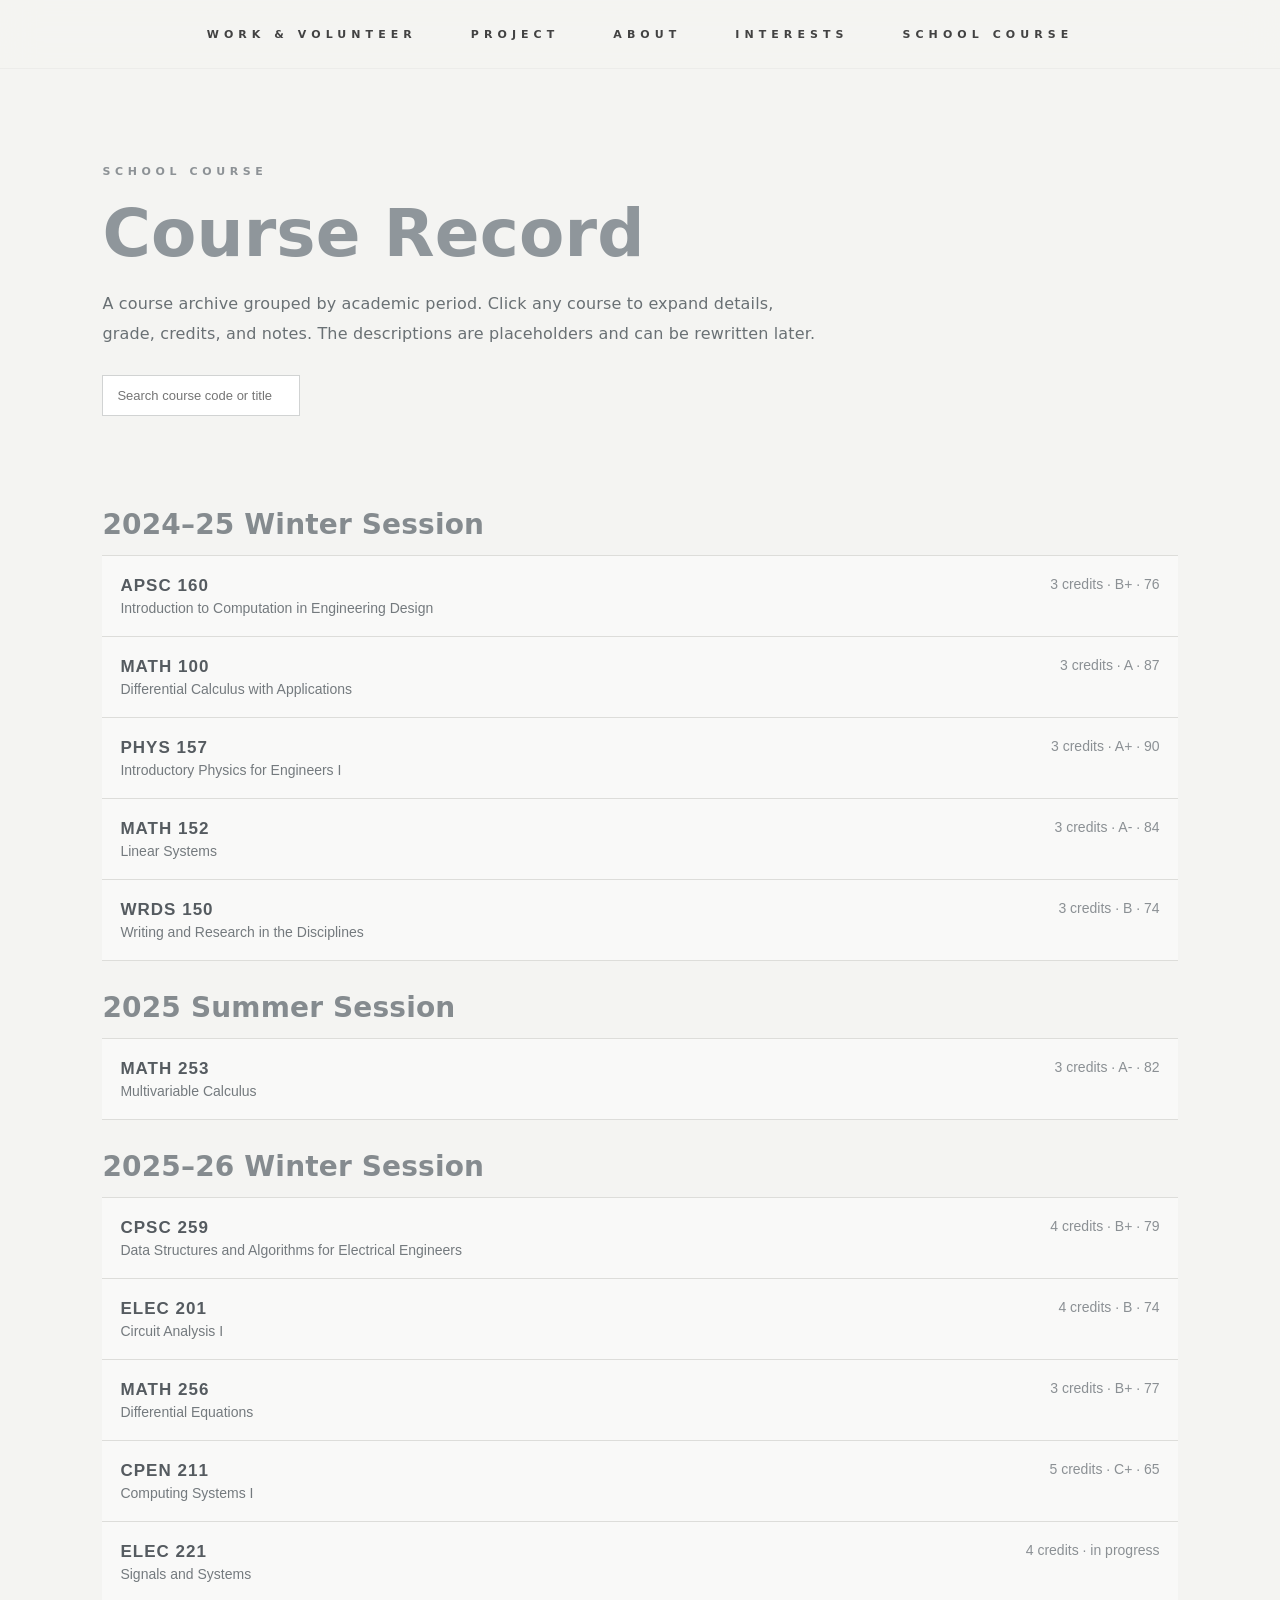
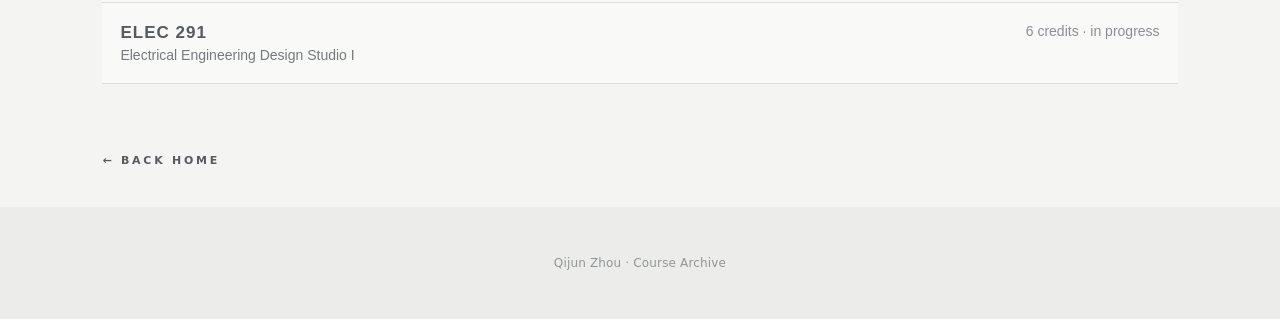
==== courses.html @ 8b1c56fa "Initial portfolio site" ====
<!doctype html>
<html lang="en">
<head>
  <meta charset="UTF-8" />
  <meta name="viewport" content="width=device-width, initial-scale=1.0" />
  <title>School Courses | Qijun Zhou</title>
  <link rel="stylesheet" href="style.css" />
</head>
<body>
  <nav class="nav"><div class="nav-inner wrap"><a href="index.html#work">Work & Volunteer</a><a href="index.html#projects">Project</a><a href="index.html#about">About</a><a href="interests.html">Interests</a><a href="courses.html">School Course</a></div></nav>
  <main class="wrap">
    <header class="page-hero">
      <div class="eyebrow">School Course</div>
      <h1 class="page-title">Course Record</h1>
      <p class="lead">A course archive grouped by academic period. Click any course to expand details, grade, credits, and notes. The descriptions are placeholders and can be rewritten later.</p>
      <div class="course-tools"><input id="courseSearch" class="course-filter" type="search" placeholder="Search course code or title..." /></div>
    </header>

    <section class="year-block">
      <h2 class="year-title">2024–25 Winter Session</h2>
      <div class="course-item"><button class="course-toggle"><span><span class="course-code">APSC 160</span><div class="course-name">Introduction to Computation in Engineering Design</div></span><span class="course-grade">3 credits · B+ · 76</span></button><div class="course-body">Programming fundamentals and engineering design computation. Placeholder for projects, languages, and notes.</div></div>
      <div class="course-item"><button class="course-toggle"><span><span class="course-code">MATH 100</span><div class="course-name">Differential Calculus with Applications</div></span><span class="course-grade">3 credits · A · 87</span></button><div class="course-body">Limits, derivatives, optimization, and engineering applications.</div></div>
      <div class="course-item"><button class="course-toggle"><span><span class="course-code">PHYS 157</span><div class="course-name">Introductory Physics for Engineers I</div></span><span class="course-grade">3 credits · A+ · 90</span></button><div class="course-body">Mechanics, waves, and introductory engineering physics topics.</div></div>
      <div class="course-item"><button class="course-toggle"><span><span class="course-code">MATH 152</span><div class="course-name">Linear Systems</div></span><span class="course-grade">3 credits · A- · 84</span></button><div class="course-body">Linear algebra, matrix systems, eigenvalues, and engineering applications.</div></div>
      <div class="course-item"><button class="course-toggle"><span><span class="course-code">WRDS 150</span><div class="course-name">Writing and Research in the Disciplines</div></span><span class="course-grade">3 credits · B · 74</span></button><div class="course-body">Academic writing, source evaluation, and research communication.</div></div>
    </section>

    <section class="year-block">
      <h2 class="year-title">2025 Summer Session</h2>
      <div class="course-item"><button class="course-toggle"><span><span class="course-code">MATH 253</span><div class="course-name">Multivariable Calculus</div></span><span class="course-grade">3 credits · A- · 82</span></button><div class="course-body">Partial derivatives, multiple integrals, vector fields, and engineering applications.</div></div>
    </section>

    <section class="year-block">
      <h2 class="year-title">2025–26 Winter Session</h2>
      <div class="course-item"><button class="course-toggle"><span><span class="course-code">CPSC 259</span><div class="course-name">Data Structures and Algorithms for Electrical Engineers</div></span><span class="course-grade">4 credits · B+ · 79</span></button><div class="course-body">C programming, data structures, algorithmic thinking, and software engineering foundations.</div></div>
      <div class="course-item"><button class="course-toggle"><span><span class="course-code">ELEC 201</span><div class="course-name">Circuit Analysis I</div></span><span class="course-grade">4 credits · B · 74</span></button><div class="course-body">Circuit laws, linear circuit analysis, transient response, and AC steady-state concepts.</div></div>
      <div class="course-item"><button class="course-toggle"><span><span class="course-code">MATH 256</span><div class="course-name">Differential Equations</div></span><span class="course-grade">3 credits · B+ · 77</span></button><div class="course-body">ODE methods and applied modelling for engineering systems.</div></div>
      <div class="course-item"><button class="course-toggle"><span><span class="course-code">CPEN 211</span><div class="course-name">Computing Systems I</div></span><span class="course-grade">5 credits · C+ · 65</span></button><div class="course-body">Digital logic, computer architecture, assembly-level thinking, and hardware/software interface.</div></div>
      <div class="course-item"><button class="course-toggle"><span><span class="course-code">ELEC 221</span><div class="course-name">Signals and Systems</div></span><span class="course-grade">4 credits · in progress</span></button><div class="course-body">LTI systems, convolution, Fourier series/transform, Laplace transform, Z-transform, and sampling.</div></div>
      <div class="course-item"><button class="course-toggle"><span><span class="course-code">ELEC 291</span><div class="course-name">Electrical Engineering Design Studio I</div></span><span class="course-grade">6 credits · in progress</span></button><div class="course-body">Team-based engineering design project with embedded control, sensing, debugging, and documentation.</div></div>
    </section>
    <a class="back-link" href="index.html">← Back Home</a>
  </main>
  <footer class="footer"><div>Qijun Zhou · Course Archive</div></footer>
  <script src="script.js"></script>
</body>
</html>
---- style.css ----
:root{
  --bg:#f4f4f2;
  --panel:#ececea;
  --text:#333333;
  --muted:#8e9296;
  --soft:#d9d9d6;
  --accent:#c8c8c5;
  --pink:#f7dfe2;
  --blue:#dce8f3;
  --card:#ffffff;
  --max:1080px;
}
*{box-sizing:border-box} html{scroll-behavior:smooth} body{margin:0;background:var(--bg);color:var(--text);font-family:Inter,ui-sans-serif,system-ui,-apple-system,BlinkMacSystemFont,"Segoe UI",sans-serif;letter-spacing:.01em}.wrap{width:min(var(--max),84vw);margin:0 auto}.nav{position:sticky;top:0;z-index:10;background:rgba(244,244,242,.86);backdrop-filter:blur(18px);border-bottom:1px solid rgba(0,0,0,.035)}.nav-inner{height:68px;display:flex;align-items:center;justify-content:center;gap:54px}.nav a{font-size:11px;letter-spacing:.46em;text-transform:uppercase;text-decoration:none;color:#424242;font-weight:700}.nav a:hover{color:#000}.hero{min-height:520px;display:grid;grid-template-columns:1.05fr .95fr;align-items:center;gap:70px;padding:38px 0 88px}.hero-title{font-size:72px;line-height:1.15;margin:0 0 40px;font-weight:900;color:#9ba0a4;letter-spacing:.02em}.btn{display:inline-flex;align-items:center;justify-content:center;min-height:54px;padding:0 34px;border:0;background:var(--accent);color:#2d2d2d;text-decoration:none;text-transform:uppercase;letter-spacing:.35em;font-size:12px;font-weight:800}.btn:hover{filter:brightness(.94)}.hero-copy{max-width:390px;border-left:1px solid var(--soft);padding-left:42px;color:#70757a;font-size:14px;line-height:1.9}.social{display:flex;gap:22px;margin-top:34px;flex-wrap:wrap}.social a{font-size:11px;letter-spacing:.38em;text-decoration:none;text-transform:uppercase;color:#343434;font-weight:800}.section{padding:88px 0}.section-title{font-size:54px;line-height:1.1;margin:0 0 58px;font-weight:900;color:#9ba0a4;letter-spacing:.03em}.work-list{display:grid;gap:34px}.work-row{display:grid;grid-template-columns:38% 1fr;gap:42px;align-items:start}.work-name{font-size:24px;margin:0;color:#7f858a;letter-spacing:.08em}.date{font-size:11px;letter-spacing:.1em;color:#adb0b3;margin-top:7px}.work-desc{font-size:14px;line-height:1.8;color:#74787c;margin:0}.tags{display:flex;gap:8px;flex-wrap:wrap;margin-top:10px}.tag{font-size:10px;border-radius:999px;background:#e8e8e6;color:#7c8083;padding:4px 10px}.projects{display:grid;gap:86px}.project-card{display:grid;grid-template-columns:1.2fr .9fr;gap:50px;align-items:center}.project-card:nth-child(even){grid-template-columns:.9fr 1.2fr}.project-card:nth-child(even) .project-media{order:2}.project-card:nth-child(even) .project-info{text-align:right}.project-card:nth-child(even) .project-links{justify-content:flex-end}.project-media{display:block;min-height:300px;border-radius:0;overflow:hidden;text-decoration:none;background:#ddd}.art{height:100%;min-height:300px;display:flex;align-items:center;justify-content:center;position:relative}.art svg{width:78%;height:auto;opacity:.95}.art-blue{background:#dce8f3}.art-pink{background:#f4cfd8}.art-lilac{background:#e6e0ec}.project-title{font-size:40px;line-height:1.35;margin:0 0 20px}.project-title a{text-decoration:none;color:#8a9094}.project-title a:hover{color:#5f656a}.project-desc{font-size:13px;line-height:1.9;color:#6d7377;margin:0 0 22px}.project-links{display:flex;gap:12px;flex-wrap:wrap}.mini-btn{border:1px solid #c9cccd;color:#50565a;text-decoration:none;text-transform:uppercase;letter-spacing:.25em;font-size:10px;font-weight:800;padding:10px 14px;background:transparent}.mini-btn:hover{background:#e8e8e5}.about-grid{display:grid;grid-template-columns:1.1fr .9fr;gap:44px;align-items:center}.about p{font-size:13px;line-height:2;color:#6d7377}.contact-card{background:var(--pink);padding:34px 40px;width:min(360px,100%);box-shadow:0 20px 50px rgba(0,0,0,.03)}.contact-card .label{font-size:10px;text-transform:uppercase;letter-spacing:.38em;color:#9a8d91;font-weight:800}.contact-card a,.contact-card span{display:block;color:#353535;text-decoration:none;font-size:14px;margin:8px 0 24px}.footer{background:#ececea;text-align:center;padding:44px 0;color:#92969a;font-size:12px;line-height:2}.page-hero{padding:96px 0 50px}.eyebrow{font-size:11px;letter-spacing:.42em;text-transform:uppercase;color:#8d9296;font-weight:800}.page-title{font-size:66px;line-height:1.1;color:#8f969b;margin:20px 0 18px}.lead{font-size:16px;line-height:1.9;color:#697074;max-width:720px}.content-grid{display:grid;grid-template-columns:1fr 1fr;gap:36px;margin:50px 0 90px}.detail-card{background:#fff;padding:34px;box-shadow:0 18px 40px rgba(0,0,0,.035)}.detail-card h2{margin:0 0 18px;color:#858b8f;font-size:28px}.detail-card p,.detail-card li{font-size:14px;line-height:1.9;color:#687075}.detail-card ul{padding-left:20px;margin:0}.wide{grid-column:1/-1}.course-tools{display:flex;gap:14px;flex-wrap:wrap;margin:26px 0 42px}.course-filter{border:1px solid #d1d3d3;background:#fff;padding:12px 14px;color:#656b70;font-size:13px}.year-block{margin-bottom:30px}.year-title{font-size:28px;color:#858b8f;margin:0 0 14px}.course-item{border-top:1px solid #ddddda;background:rgba(255,255,255,.52)}.course-item:last-child{border-bottom:1px solid #ddddda}.course-toggle{width:100%;text-align:left;background:transparent;border:0;padding:20px 18px;display:flex;justify-content:space-between;gap:16px;cursor:pointer;color:#555b60}.course-code{font-size:17px;font-weight:850;letter-spacing:.06em}.course-name{font-size:14px;color:#747a7e;margin-top:4px}.course-grade{font-size:14px;color:#8b9094;white-space:nowrap}.course-body{display:none;padding:0 18px 22px;color:#687075;font-size:14px;line-height:1.9}.course-item.open .course-body{display:block}.back-link{display:inline-block;margin:40px 0;text-decoration:none;color:#565c61;text-transform:uppercase;letter-spacing:.25em;font-size:11px;font-weight:800}@media(max-width:820px){.nav-inner{gap:18px;overflow-x:auto;justify-content:flex-start;padding:0 18px}.nav a{font-size:10px;letter-spacing:.24em}.hero,.project-card,.project-card:nth-child(even),.about-grid,.content-grid{grid-template-columns:1fr}.hero-title{font-size:52px}.hero-copy{border-left:0;padding-left:0}.section-title,.page-title{font-size:42px}.work-row{grid-template-columns:1fr}.project-card:nth-child(even) .project-media{order:0}.project-card:nth-child(even) .project-info{text-align:left}.project-card:nth-child(even) .project-links{justify-content:flex-start}}

/* Experience and interest page additions */
.subsection-label{
  display:inline-block;
  margin:0 0 14px;
  color:#a0a5a9;
  font-size:11px;
  letter-spacing:.42em;
  text-transform:uppercase;
  font-weight:900;
}
.work-name a{
  color:inherit;
  text-decoration:none;
}
.work-name a:hover{color:#5f656a}
.subtle-links{margin:14px 0 8px}
.subtle-links .mini-btn{padding:8px 12px;background:rgba(255,255,255,.32)}
.large-date{margin:0 0 22px;font-size:12px;letter-spacing:.14em}
.anchor-card{scroll-margin-top:92px}
.experience-grid,.interests-grid{margin-top:10px}
.interest-card h2{margin-bottom:14px}
.music-upload-zone{
  margin-top:28px;
  background:#f6f6f4;
  border:1px dashed #cfd1d1;
  padding:26px;
}
.music-upload-zone h3{
  margin:0 0 10px;
  color:#858b8f;
  font-size:22px;
}
.music-upload-zone code{
  background:#e9e9e6;
  padding:2px 6px;
  border-radius:6px;
}
.audio-list{display:grid;gap:18px;margin-top:22px}
.audio-item{
  display:grid;
  grid-template-columns:220px 1fr;
  gap:18px;
  align-items:center;
  color:#687075;
  font-size:13px;
}
.audio-item audio{width:100%}
.placeholder-strip{
  margin-top:28px;
  min-height:180px;
  display:flex;
  align-items:center;
  justify-content:center;
  background:#e9ecef;
  color:#8b9094;
  letter-spacing:.12em;
  text-transform:uppercase;
  font-size:12px;
}
@media(max-width:820px){
  .audio-item{grid-template-columns:1fr}
}
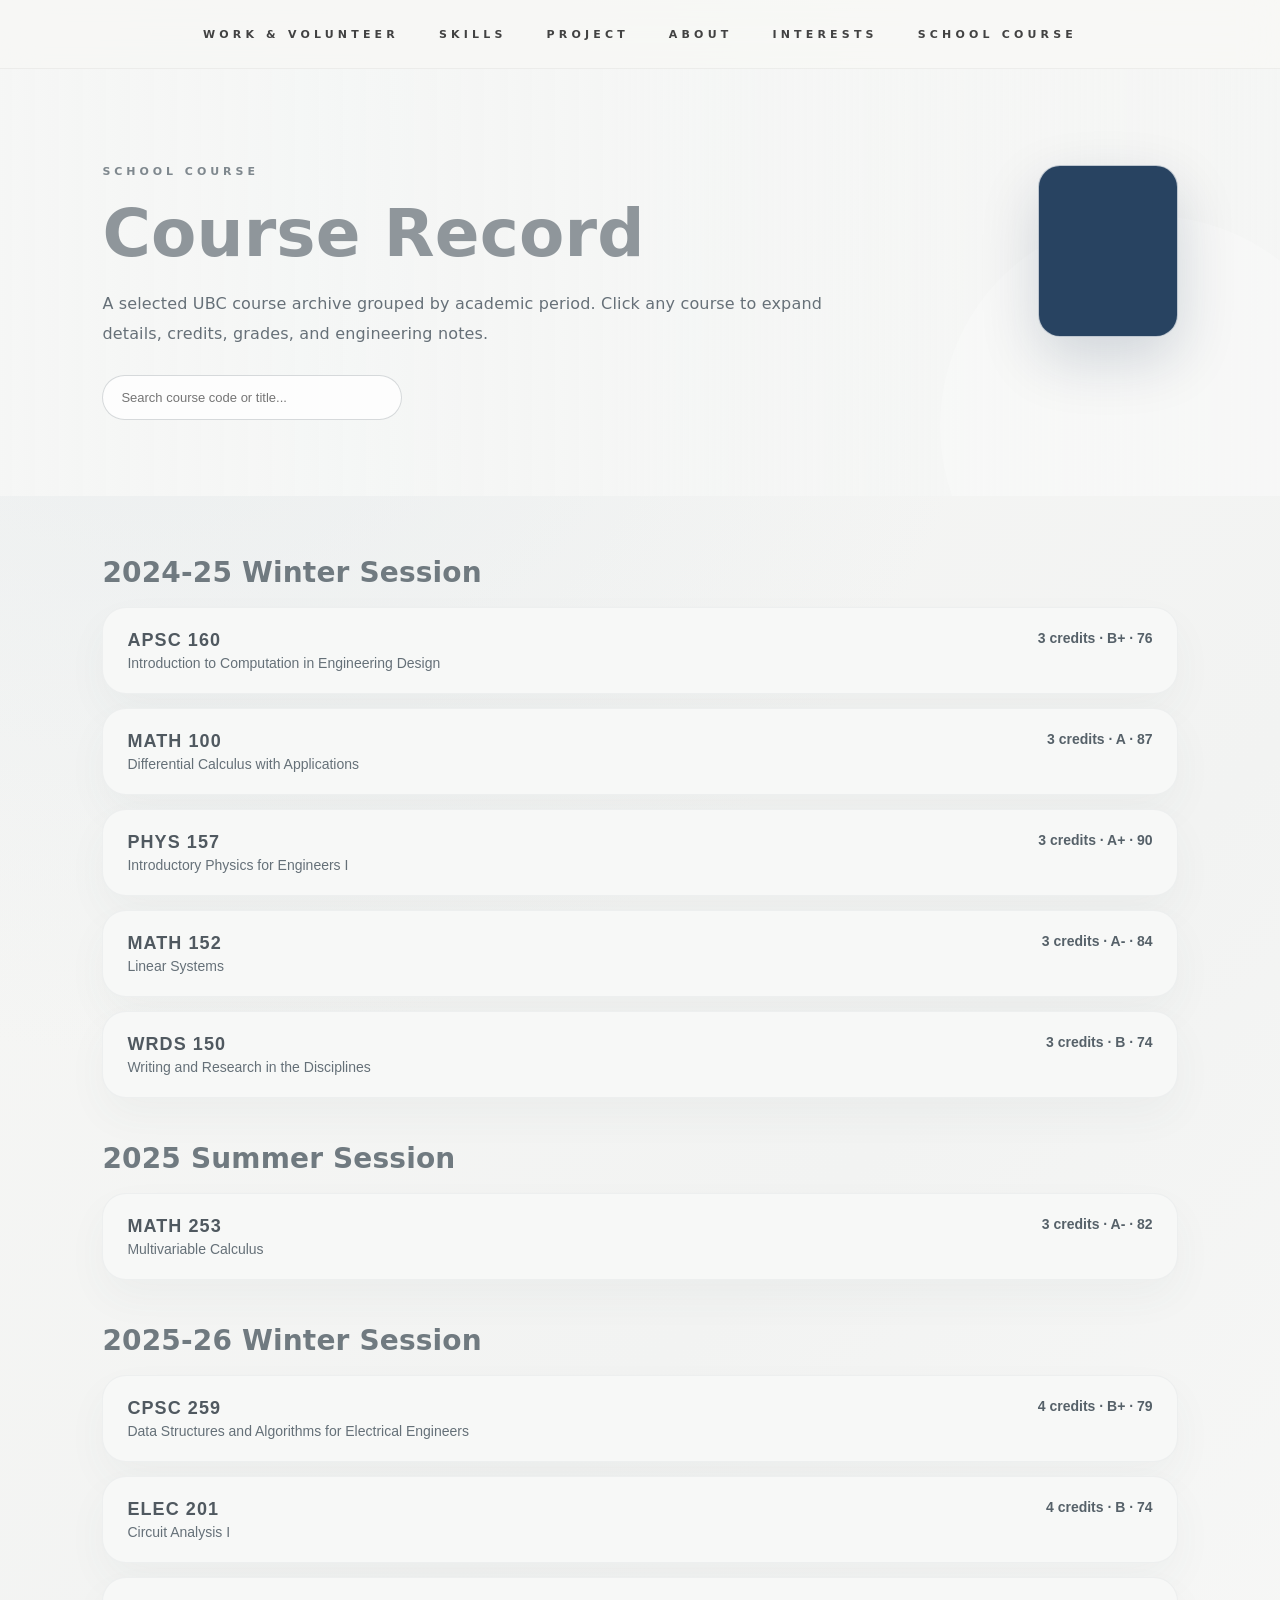
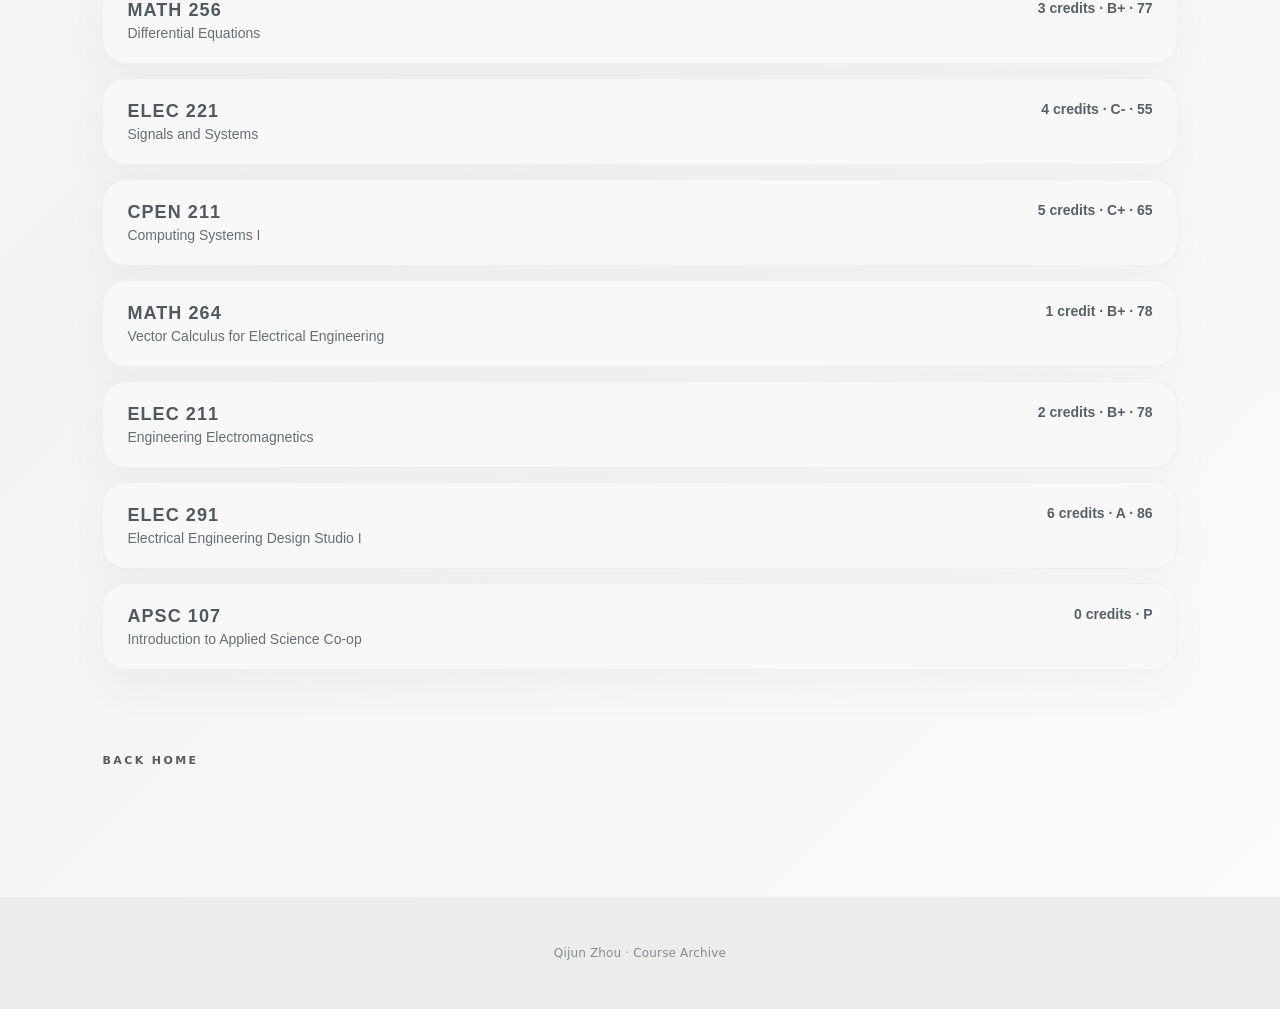
==== commit 8956cb9a: "Update portfolio content and visual style" ====
--- a/courses.html
+++ b/courses.html
@@ -7,39 +7,49 @@
   <link rel="stylesheet" href="style.css" />
 </head>
 <body>
-  <nav class="nav"><div class="nav-inner wrap"><a href="index.html#work">Work & Volunteer</a><a href="index.html#projects">Project</a><a href="index.html#about">About</a><a href="interests.html">Interests</a><a href="courses.html">School Course</a></div></nav>
-  <main class="wrap">
-    <header class="page-hero">
-      <div class="eyebrow">School Course</div>
-      <h1 class="page-title">Course Record</h1>
-      <p class="lead">A course archive grouped by academic period. Click any course to expand details, grade, credits, and notes. The descriptions are placeholders and can be rewritten later.</p>
-      <div class="course-tools"><input id="courseSearch" class="course-filter" type="search" placeholder="Search course code or title..." /></div>
+  <nav class="nav"><div class="nav-inner wrap"><a href="index.html#work">Work & Volunteer</a><a href="index.html#skills">Skills</a><a href="index.html#projects">Project</a><a href="index.html#about">About</a><a href="interests.html">Interests</a><a href="courses.html">School Course</a></div></nav>
+  <main>
+    <header class="course-hero">
+      <div class="wrap course-hero-inner">
+        <div>
+          <div class="eyebrow">School Course</div>
+          <h1 class="page-title">Course Record</h1>
+          <p class="lead">A selected UBC course archive grouped by academic period. Click any course to expand details, credits, grades, and engineering notes.</p>
+          <div class="course-tools"><input id="courseSearch" class="course-filter" type="search" placeholder="Search course code or title..." /></div>
+        </div>
+        <div class="ubc-mark" aria-hidden="true"><img src="https://wiki.ubc.ca/images/2/25/UBC_Logo_small.png" alt="" /></div>
+      </div>
     </header>
 
-    <section class="year-block">
-      <h2 class="year-title">2024–25 Winter Session</h2>
-      <div class="course-item"><button class="course-toggle"><span><span class="course-code">APSC 160</span><div class="course-name">Introduction to Computation in Engineering Design</div></span><span class="course-grade">3 credits · B+ · 76</span></button><div class="course-body">Programming fundamentals and engineering design computation. Placeholder for projects, languages, and notes.</div></div>
-      <div class="course-item"><button class="course-toggle"><span><span class="course-code">MATH 100</span><div class="course-name">Differential Calculus with Applications</div></span><span class="course-grade">3 credits · A · 87</span></button><div class="course-body">Limits, derivatives, optimization, and engineering applications.</div></div>
-      <div class="course-item"><button class="course-toggle"><span><span class="course-code">PHYS 157</span><div class="course-name">Introductory Physics for Engineers I</div></span><span class="course-grade">3 credits · A+ · 90</span></button><div class="course-body">Mechanics, waves, and introductory engineering physics topics.</div></div>
-      <div class="course-item"><button class="course-toggle"><span><span class="course-code">MATH 152</span><div class="course-name">Linear Systems</div></span><span class="course-grade">3 credits · A- · 84</span></button><div class="course-body">Linear algebra, matrix systems, eigenvalues, and engineering applications.</div></div>
-      <div class="course-item"><button class="course-toggle"><span><span class="course-code">WRDS 150</span><div class="course-name">Writing and Research in the Disciplines</div></span><span class="course-grade">3 credits · B · 74</span></button><div class="course-body">Academic writing, source evaluation, and research communication.</div></div>
-    </section>
+    <div class="wrap course-content">
+      <section class="year-block">
+        <h2 class="year-title">2024-25 Winter Session</h2>
+        <div class="course-item"><button class="course-toggle"><span><span class="course-code">APSC 160</span><div class="course-name">Introduction to Computation in Engineering Design</div></span><span class="course-grade">3 credits · B+ · 76</span></button><div class="course-body">Programming fundamentals and engineering design computation, building a foundation for structured problem solving.</div></div>
+        <div class="course-item"><button class="course-toggle"><span><span class="course-code">MATH 100</span><div class="course-name">Differential Calculus with Applications</div></span><span class="course-grade">3 credits · A · 87</span></button><div class="course-body">Limits, derivatives, optimization, and engineering applications.</div></div>
+        <div class="course-item"><button class="course-toggle"><span><span class="course-code">PHYS 157</span><div class="course-name">Introductory Physics for Engineers I</div></span><span class="course-grade">3 credits · A+ · 90</span></button><div class="course-body">Mechanics, waves, and introductory engineering physics topics.</div></div>
+        <div class="course-item"><button class="course-toggle"><span><span class="course-code">MATH 152</span><div class="course-name">Linear Systems</div></span><span class="course-grade">3 credits · A- · 84</span></button><div class="course-body">Linear algebra, matrix systems, eigenvalues, and engineering applications.</div></div>
+        <div class="course-item"><button class="course-toggle"><span><span class="course-code">WRDS 150</span><div class="course-name">Writing and Research in the Disciplines</div></span><span class="course-grade">3 credits · B · 74</span></button><div class="course-body">Academic writing, source evaluation, and research communication.</div></div>
+      </section>
 
-    <section class="year-block">
-      <h2 class="year-title">2025 Summer Session</h2>
-      <div class="course-item"><button class="course-toggle"><span><span class="course-code">MATH 253</span><div class="course-name">Multivariable Calculus</div></span><span class="course-grade">3 credits · A- · 82</span></button><div class="course-body">Partial derivatives, multiple integrals, vector fields, and engineering applications.</div></div>
-    </section>
+      <section class="year-block">
+        <h2 class="year-title">2025 Summer Session</h2>
+        <div class="course-item"><button class="course-toggle"><span><span class="course-code">MATH 253</span><div class="course-name">Multivariable Calculus</div></span><span class="course-grade">3 credits · A- · 82</span></button><div class="course-body">Partial derivatives, multiple integrals, vector fields, and engineering applications.</div></div>
+      </section>
 
-    <section class="year-block">
-      <h2 class="year-title">2025–26 Winter Session</h2>
-      <div class="course-item"><button class="course-toggle"><span><span class="course-code">CPSC 259</span><div class="course-name">Data Structures and Algorithms for Electrical Engineers</div></span><span class="course-grade">4 credits · B+ · 79</span></button><div class="course-body">C programming, data structures, algorithmic thinking, and software engineering foundations.</div></div>
-      <div class="course-item"><button class="course-toggle"><span><span class="course-code">ELEC 201</span><div class="course-name">Circuit Analysis I</div></span><span class="course-grade">4 credits · B · 74</span></button><div class="course-body">Circuit laws, linear circuit analysis, transient response, and AC steady-state concepts.</div></div>
-      <div class="course-item"><button class="course-toggle"><span><span class="course-code">MATH 256</span><div class="course-name">Differential Equations</div></span><span class="course-grade">3 credits · B+ · 77</span></button><div class="course-body">ODE methods and applied modelling for engineering systems.</div></div>
-      <div class="course-item"><button class="course-toggle"><span><span class="course-code">CPEN 211</span><div class="course-name">Computing Systems I</div></span><span class="course-grade">5 credits · C+ · 65</span></button><div class="course-body">Digital logic, computer architecture, assembly-level thinking, and hardware/software interface.</div></div>
-      <div class="course-item"><button class="course-toggle"><span><span class="course-code">ELEC 221</span><div class="course-name">Signals and Systems</div></span><span class="course-grade">4 credits · in progress</span></button><div class="course-body">LTI systems, convolution, Fourier series/transform, Laplace transform, Z-transform, and sampling.</div></div>
-      <div class="course-item"><button class="course-toggle"><span><span class="course-code">ELEC 291</span><div class="course-name">Electrical Engineering Design Studio I</div></span><span class="course-grade">6 credits · in progress</span></button><div class="course-body">Team-based engineering design project with embedded control, sensing, debugging, and documentation.</div></div>
-    </section>
-    <a class="back-link" href="index.html">← Back Home</a>
+      <section class="year-block">
+        <h2 class="year-title">2025-26 Winter Session</h2>
+        <div class="course-item"><button class="course-toggle"><span><span class="course-code">CPSC 259</span><div class="course-name">Data Structures and Algorithms for Electrical Engineers</div></span><span class="course-grade">4 credits · B+ · 79</span></button><div class="course-body">C programming, data structures, algorithmic thinking, and software engineering foundations for electrical engineers.</div></div>
+        <div class="course-item"><button class="course-toggle"><span><span class="course-code">ELEC 201</span><div class="course-name">Circuit Analysis I</div></span><span class="course-grade">4 credits · B · 74</span></button><div class="course-body">Circuit laws, linear circuit analysis, transient response, and AC steady-state concepts.</div></div>
+        <div class="course-item"><button class="course-toggle"><span><span class="course-code">MATH 256</span><div class="course-name">Differential Equations</div></span><span class="course-grade">3 credits · B+ · 77</span></button><div class="course-body">ODE methods and applied modelling for engineering systems.</div></div>
+        <div class="course-item"><button class="course-toggle"><span><span class="course-code">ELEC 221</span><div class="course-name">Signals and Systems</div></span><span class="course-grade">4 credits · C- · 55</span></button><div class="course-body">LTI systems, convolution, Fourier series/transform, Laplace transform, Z-transform, and sampling.</div></div>
+        <div class="course-item"><button class="course-toggle"><span><span class="course-code">CPEN 211</span><div class="course-name">Computing Systems I</div></span><span class="course-grade">5 credits · C+ · 65</span></button><div class="course-body">Digital logic, computer architecture, assembly-level thinking, and hardware/software interface.</div></div>
+        <div class="course-item"><button class="course-toggle"><span><span class="course-code">MATH 264</span><div class="course-name">Vector Calculus for Electrical Engineering</div></span><span class="course-grade">1 credit · B+ · 78</span></button><div class="course-body">Vector calculus topics connected to electrical engineering fields and systems.</div></div>
+        <div class="course-item"><button class="course-toggle"><span><span class="course-code">ELEC 211</span><div class="course-name">Engineering Electromagnetics</div></span><span class="course-grade">2 credits · B+ · 78</span></button><div class="course-body">Electromagnetic field concepts and engineering applications.</div></div>
+        <div class="course-item"><button class="course-toggle"><span><span class="course-code">ELEC 291</span><div class="course-name">Electrical Engineering Design Studio I</div></span><span class="course-grade">6 credits · A · 86</span></button><div class="course-body">Team-based engineering design project with embedded control, sensing, debugging, and documentation.</div></div>
+        <div class="course-item"><button class="course-toggle"><span><span class="course-code">APSC 107</span><div class="course-name">Introduction to Applied Science Co-op</div></span><span class="course-grade">0 credits · P</span></button><div class="course-body">Co-op preparation and professional development for Applied Science students.</div></div>
+      </section>
+      <a class="back-link" href="index.html">Back Home</a>
+    </div>
   </main>
   <footer class="footer"><div>Qijun Zhou · Course Archive</div></footer>
   <script src="script.js"></script>
--- a/style.css
+++ b/style.css
@@ -2,75 +2,183 @@
   --bg:#f4f4f2;
   --panel:#ececea;
   --text:#333333;
-  --muted:#8e9296;
+  --muted:#70777d;
   --soft:#d9d9d6;
-  --accent:#c8c8c5;
-  --pink:#f7dfe2;
+  --accent:#bfc5c1;
   --blue:#dce8f3;
+  --green:#dfeadf;
+  --lilac:#e6e0ec;
   --card:#ffffff;
   --max:1080px;
 }
-*{box-sizing:border-box} html{scroll-behavior:smooth} body{margin:0;background:var(--bg);color:var(--text);font-family:Inter,ui-sans-serif,system-ui,-apple-system,BlinkMacSystemFont,"Segoe UI",sans-serif;letter-spacing:.01em}.wrap{width:min(var(--max),84vw);margin:0 auto}.nav{position:sticky;top:0;z-index:10;background:rgba(244,244,242,.86);backdrop-filter:blur(18px);border-bottom:1px solid rgba(0,0,0,.035)}.nav-inner{height:68px;display:flex;align-items:center;justify-content:center;gap:54px}.nav a{font-size:11px;letter-spacing:.46em;text-transform:uppercase;text-decoration:none;color:#424242;font-weight:700}.nav a:hover{color:#000}.hero{min-height:520px;display:grid;grid-template-columns:1.05fr .95fr;align-items:center;gap:70px;padding:38px 0 88px}.hero-title{font-size:72px;line-height:1.15;margin:0 0 40px;font-weight:900;color:#9ba0a4;letter-spacing:.02em}.btn{display:inline-flex;align-items:center;justify-content:center;min-height:54px;padding:0 34px;border:0;background:var(--accent);color:#2d2d2d;text-decoration:none;text-transform:uppercase;letter-spacing:.35em;font-size:12px;font-weight:800}.btn:hover{filter:brightness(.94)}.hero-copy{max-width:390px;border-left:1px solid var(--soft);padding-left:42px;color:#70757a;font-size:14px;line-height:1.9}.social{display:flex;gap:22px;margin-top:34px;flex-wrap:wrap}.social a{font-size:11px;letter-spacing:.38em;text-decoration:none;text-transform:uppercase;color:#343434;font-weight:800}.section{padding:88px 0}.section-title{font-size:54px;line-height:1.1;margin:0 0 58px;font-weight:900;color:#9ba0a4;letter-spacing:.03em}.work-list{display:grid;gap:34px}.work-row{display:grid;grid-template-columns:38% 1fr;gap:42px;align-items:start}.work-name{font-size:24px;margin:0;color:#7f858a;letter-spacing:.08em}.date{font-size:11px;letter-spacing:.1em;color:#adb0b3;margin-top:7px}.work-desc{font-size:14px;line-height:1.8;color:#74787c;margin:0}.tags{display:flex;gap:8px;flex-wrap:wrap;margin-top:10px}.tag{font-size:10px;border-radius:999px;background:#e8e8e6;color:#7c8083;padding:4px 10px}.projects{display:grid;gap:86px}.project-card{display:grid;grid-template-columns:1.2fr .9fr;gap:50px;align-items:center}.project-card:nth-child(even){grid-template-columns:.9fr 1.2fr}.project-card:nth-child(even) .project-media{order:2}.project-card:nth-child(even) .project-info{text-align:right}.project-card:nth-child(even) .project-links{justify-content:flex-end}.project-media{display:block;min-height:300px;border-radius:0;overflow:hidden;text-decoration:none;background:#ddd}.art{height:100%;min-height:300px;display:flex;align-items:center;justify-content:center;position:relative}.art svg{width:78%;height:auto;opacity:.95}.art-blue{background:#dce8f3}.art-pink{background:#f4cfd8}.art-lilac{background:#e6e0ec}.project-title{font-size:40px;line-height:1.35;margin:0 0 20px}.project-title a{text-decoration:none;color:#8a9094}.project-title a:hover{color:#5f656a}.project-desc{font-size:13px;line-height:1.9;color:#6d7377;margin:0 0 22px}.project-links{display:flex;gap:12px;flex-wrap:wrap}.mini-btn{border:1px solid #c9cccd;color:#50565a;text-decoration:none;text-transform:uppercase;letter-spacing:.25em;font-size:10px;font-weight:800;padding:10px 14px;background:transparent}.mini-btn:hover{background:#e8e8e5}.about-grid{display:grid;grid-template-columns:1.1fr .9fr;gap:44px;align-items:center}.about p{font-size:13px;line-height:2;color:#6d7377}.contact-card{background:var(--pink);padding:34px 40px;width:min(360px,100%);box-shadow:0 20px 50px rgba(0,0,0,.03)}.contact-card .label{font-size:10px;text-transform:uppercase;letter-spacing:.38em;color:#9a8d91;font-weight:800}.contact-card a,.contact-card span{display:block;color:#353535;text-decoration:none;font-size:14px;margin:8px 0 24px}.footer{background:#ececea;text-align:center;padding:44px 0;color:#92969a;font-size:12px;line-height:2}.page-hero{padding:96px 0 50px}.eyebrow{font-size:11px;letter-spacing:.42em;text-transform:uppercase;color:#8d9296;font-weight:800}.page-title{font-size:66px;line-height:1.1;color:#8f969b;margin:20px 0 18px}.lead{font-size:16px;line-height:1.9;color:#697074;max-width:720px}.content-grid{display:grid;grid-template-columns:1fr 1fr;gap:36px;margin:50px 0 90px}.detail-card{background:#fff;padding:34px;box-shadow:0 18px 40px rgba(0,0,0,.035)}.detail-card h2{margin:0 0 18px;color:#858b8f;font-size:28px}.detail-card p,.detail-card li{font-size:14px;line-height:1.9;color:#687075}.detail-card ul{padding-left:20px;margin:0}.wide{grid-column:1/-1}.course-tools{display:flex;gap:14px;flex-wrap:wrap;margin:26px 0 42px}.course-filter{border:1px solid #d1d3d3;background:#fff;padding:12px 14px;color:#656b70;font-size:13px}.year-block{margin-bottom:30px}.year-title{font-size:28px;color:#858b8f;margin:0 0 14px}.course-item{border-top:1px solid #ddddda;background:rgba(255,255,255,.52)}.course-item:last-child{border-bottom:1px solid #ddddda}.course-toggle{width:100%;text-align:left;background:transparent;border:0;padding:20px 18px;display:flex;justify-content:space-between;gap:16px;cursor:pointer;color:#555b60}.course-code{font-size:17px;font-weight:850;letter-spacing:.06em}.course-name{font-size:14px;color:#747a7e;margin-top:4px}.course-grade{font-size:14px;color:#8b9094;white-space:nowrap}.course-body{display:none;padding:0 18px 22px;color:#687075;font-size:14px;line-height:1.9}.course-item.open .course-body{display:block}.back-link{display:inline-block;margin:40px 0;text-decoration:none;color:#565c61;text-transform:uppercase;letter-spacing:.25em;font-size:11px;font-weight:800}@media(max-width:820px){.nav-inner{gap:18px;overflow-x:auto;justify-content:flex-start;padding:0 18px}.nav a{font-size:10px;letter-spacing:.24em}.hero,.project-card,.project-card:nth-child(even),.about-grid,.content-grid{grid-template-columns:1fr}.hero-title{font-size:52px}.hero-copy{border-left:0;padding-left:0}.section-title,.page-title{font-size:42px}.work-row{grid-template-columns:1fr}.project-card:nth-child(even) .project-media{order:0}.project-card:nth-child(even) .project-info{text-align:left}.project-card:nth-child(even) .project-links{justify-content:flex-start}}
-
-/* Experience and interest page additions */
-.subsection-label{
-  display:inline-block;
-  margin:0 0 14px;
-  color:#a0a5a9;
-  font-size:11px;
-  letter-spacing:.42em;
-  text-transform:uppercase;
-  font-weight:900;
+*{box-sizing:border-box}
+html{scroll-behavior:smooth}
+body{
+  margin:0;
+  background:
+    radial-gradient(circle at 12% 8%, rgba(221,228,232,.48), transparent 32%),
+    linear-gradient(135deg,#f8f8f6 0%,#f2f3f2 52%,#fbfbfa 100%);
+  color:var(--text);
+  font-family:Inter,ui-sans-serif,system-ui,-apple-system,BlinkMacSystemFont,"Segoe UI",sans-serif;
+  letter-spacing:.01em;
 }
-.work-name a{
-  color:inherit;
-  text-decoration:none;
+.wrap{width:min(var(--max),84vw);margin:0 auto}
+.nav{position:sticky;top:0;z-index:10;background:rgba(248,248,246,.84);backdrop-filter:blur(18px);border-bottom:1px solid rgba(0,0,0,.045)}
+.nav-inner{min-height:68px;display:flex;align-items:center;justify-content:center;gap:40px}
+.nav a{font-size:11px;letter-spacing:.38em;text-transform:uppercase;text-decoration:none;color:#424242;font-weight:800;white-space:nowrap}
+.nav a:hover{color:#000}
+.hero{min-height:560px;display:grid;grid-template-columns:1.15fr .85fr;align-items:center;gap:58px;padding:54px 0 88px}
+.hero-panel{display:grid;grid-template-columns:1fr 300px;gap:34px;align-items:stretch}
+.hero-title{font-size:72px;line-height:1.15;margin:14px 0 40px;font-weight:900;color:#9ba0a4;letter-spacing:.02em}
+.hero-visual{
+  min-height:430px;
+  background:
+    linear-gradient(145deg,rgba(255,255,255,.1),rgba(255,255,255,.55)),
+    linear-gradient(160deg,#e2e8eb 0%,#f3f4f2 48%,#e7ebe8 100%);
+  display:flex;
+  align-items:flex-end;
+  justify-content:center;
+  padding:28px;
 }
-.work-name a:hover{color:#5f656a}
+.hero-visual-card{
+  width:100%;
+  min-height:150px;
+  background:rgba(255,255,255,.58);
+  border:1px solid rgba(255,255,255,.72);
+  padding:26px;
+  box-shadow:0 24px 60px rgba(87,94,101,.12);
+}
+.hero-visual-card span{display:block;font-size:46px;font-weight:950;color:#7d8790;letter-spacing:.08em}
+.hero-visual-card strong{display:block;margin-top:10px;font-size:15px;color:#4f565b;letter-spacing:.28em;text-transform:uppercase}
+.hero-visual-card small{display:block;margin-top:12px;color:#7a8186;font-size:13px}
+.btn{display:inline-flex;align-items:center;justify-content:center;min-height:54px;padding:0 34px;border:0;border-radius:999px;background:#d8dedb;color:#2d2d2d;text-decoration:none;text-transform:uppercase;letter-spacing:.32em;font-size:12px;font-weight:850;box-shadow:0 16px 35px rgba(80,86,90,.09)}
+.btn:hover{filter:brightness(.96)}
+.hero-copy{max-width:390px;border-left:1px solid var(--soft);padding-left:42px;color:var(--muted);font-size:14px;line-height:1.9}
+.social{display:flex;gap:22px;margin-top:34px;flex-wrap:wrap}
+.social a{font-size:11px;letter-spacing:.32em;text-decoration:none;text-transform:uppercase;color:#343434;font-weight:850}
+.section{padding:88px 0}
+section[id]{scroll-margin-top:88px}
+.section-title{font-size:54px;line-height:1.1;margin:0 0 58px;font-weight:900;color:#8f969b;letter-spacing:.03em}
+.work-band{background:linear-gradient(135deg,rgba(255,255,255,.36),rgba(226,231,233,.34) 48%,rgba(235,237,235,.34));border-top:1px solid rgba(0,0,0,.035);border-bottom:1px solid rgba(0,0,0,.035)}
+.work-list{display:grid;gap:34px}
+.work-row{display:grid;grid-template-columns:38% 1fr;gap:42px;align-items:start;padding:28px;border-radius:26px;background:rgba(255,255,255,.46);box-shadow:0 18px 45px rgba(80,86,90,.045)}
+.work-name{font-size:24px;margin:0;color:#707a80;letter-spacing:.06em}
+.work-name a{color:inherit;text-decoration:none}
+.work-name a:hover{color:#4f575c}
+.date{font-size:11px;letter-spacing:.1em;color:#9ca1a5;margin-top:7px}
+.work-desc{font-size:14px;line-height:1.8;color:#697075;margin:0}
+.tags,.project-skill-tags{display:flex;gap:8px;flex-wrap:wrap;margin-top:10px}
+.tag,.project-skill-tags span{font-size:10px;border-radius:999px;background:#e8e8e6;color:#747b80;padding:5px 11px}
+.skills-grid{display:grid;grid-template-columns:repeat(3,1fr);gap:22px}
+.skill-card{min-height:250px;padding:28px;border-radius:24px;background:#f6f8f8;border:1px solid rgba(119,130,137,.08);box-shadow:0 20px 50px rgba(80,86,90,.045)}
+.skill-card:nth-child(2){background:#f7f7f6}
+.skill-card:nth-child(3){background:#f4f6f5}
+.skill-card:nth-child(4){background:#f7f8f7}
+.skill-card:nth-child(5){background:#f5f7f8}
+.skill-card:nth-child(6){background:#f8f8f7}
+.skill-card h3{margin:0 0 16px;color:#667078;font-size:25px}
+.skill-card p{margin:0;color:#687075;font-size:14px;line-height:1.85}
+.skill-match{margin-top:22px;color:#50575c;font-size:11px;letter-spacing:.18em;text-transform:uppercase;font-weight:850}
+.projects{display:grid;gap:86px}
+.project-card{display:grid;grid-template-columns:1.15fr .95fr;gap:50px;align-items:center}
+.project-card:nth-child(even){grid-template-columns:.95fr 1.15fr}
+.project-card:nth-child(even) .project-media{order:2}
+.project-card:nth-child(even) .project-info{text-align:right}
+.project-card:nth-child(even) .project-links,.project-card:nth-child(even) .project-skill-tags{justify-content:flex-end}
+.project-media{display:block;min-height:300px;border-radius:30px;overflow:hidden;text-decoration:none;background:#ddd;box-shadow:0 24px 60px rgba(80,86,90,.1)}
+.art{height:100%;min-height:300px;display:flex;align-items:center;justify-content:center;position:relative}
+.art svg{width:78%;height:auto;opacity:.95}
+.art-blue{background:linear-gradient(135deg,#dde6ee,#f1f4f5)}
+.art-pink{background:linear-gradient(135deg,#e8e3e2,#f5f5f3)}
+.art-lilac{background:linear-gradient(135deg,#e5e3ea,#f2f2ef)}
+.art-gold{background:linear-gradient(135deg,#e4e3dc,#edf0ec)}
+.project-title{font-size:40px;line-height:1.35;margin:0 0 20px}
+.project-title a{text-decoration:none;color:#7f888e}
+.project-title a:hover{color:#5f656a}
+.project-desc{font-size:13px;line-height:1.9;color:#656d72;margin:0 0 18px}
+.project-links{display:flex;gap:12px;flex-wrap:wrap;margin-top:18px}
+.mini-btn{border:1px solid #bfc5c6;border-radius:999px;color:#4d555a;text-decoration:none;text-transform:uppercase;letter-spacing:.22em;font-size:10px;font-weight:850;padding:11px 17px;background:rgba(255,255,255,.35)}
+.mini-btn:hover{background:#fff}
+.about-band{background:linear-gradient(135deg,rgba(235,237,236,.62),rgba(255,255,255,.62) 45%,rgba(226,231,233,.32));border-top:1px solid rgba(0,0,0,.035)}
+.about-grid{display:grid;grid-template-columns:1.1fr .9fr;gap:44px;align-items:center}
+.about-grid .section-title{margin-bottom:30px}
+.about-grid p,.about p{font-size:13px;line-height:2;color:#646d72}
+.award-strip{display:flex;gap:12px;flex-wrap:wrap;margin-top:28px}
+.award-strip span{border-radius:999px;background:rgba(255,255,255,.55);padding:10px 14px;color:#697075;font-size:11px;font-weight:800;letter-spacing:.12em;text-transform:uppercase}
+.contact-card{background:#f4f5f4;border:1px solid rgba(119,130,137,.1);border-radius:30px;padding:34px 40px;width:min(380px,100%);box-shadow:0 20px 50px rgba(0,0,0,.04)}
+.contact-card .label{font-size:10px;text-transform:uppercase;letter-spacing:.34em;color:#8b8588;font-weight:850}
+.contact-card a,.contact-card span{display:block;color:#353535;text-decoration:none;font-size:14px;margin:8px 0 24px}
+.footer{background:#ececea;text-align:center;padding:44px 0;color:#858d93;font-size:12px;line-height:2}
+.page-hero{padding:96px 0 50px}
+.eyebrow{font-size:11px;letter-spacing:.36em;text-transform:uppercase;color:#7f888e;font-weight:850}
+.page-title{font-size:66px;line-height:1.1;color:#8f969b;margin:20px 0 18px}
+.lead{font-size:16px;line-height:1.9;color:#667078;max-width:740px}
+.content-grid{display:grid;grid-template-columns:1fr 1fr;gap:36px;margin:50px 0 90px}
+.detail-card{background:#fff;padding:34px;border-radius:24px;box-shadow:0 18px 40px rgba(0,0,0,.035)}
+.detail-card h2{margin:0 0 18px;color:#858b8f;font-size:28px}
+.detail-card p,.detail-card li{font-size:14px;line-height:1.9;color:#687075}
+.detail-card ul{padding-left:20px;margin:0}
+.wide{grid-column:1/-1}
+.course-hero{
+  position:relative;
+  overflow:hidden;
+  padding:96px 0 76px;
+  background:
+    linear-gradient(90deg,rgba(246,247,246,.96),rgba(246,247,246,.86) 48%,rgba(246,247,246,.46)),
+    url("https://upload.wikimedia.org/wikipedia/commons/7/77/UBC_aerial_view.jpg") center 46%/cover;
+}
+.course-hero::after{
+  content:"";
+  position:absolute;
+  inset:auto -80px -140px auto;
+  width:420px;
+  height:420px;
+  border-radius:50%;
+  background:rgba(255,255,255,.22);
+}
+.course-hero-inner{position:relative;z-index:1;display:grid;grid-template-columns:1fr 170px;gap:40px;align-items:start}
+.ubc-mark{justify-self:end;width:140px;height:172px;border:1px solid rgba(255,255,255,.7);background:rgba(0,33,69,.84);border-radius:22px;padding:20px;display:flex;align-items:center;justify-content:center;box-shadow:0 22px 60px rgba(0,33,69,.16)}
+.ubc-mark img{max-width:100%;max-height:100%;display:block;filter:grayscale(.08)}
+.course-content{padding:60px 0 90px}
+.course-tools{display:flex;gap:14px;flex-wrap:wrap;margin:26px 0 0}
+.course-filter{border:1px solid rgba(130,139,145,.32);border-radius:999px;background:rgba(255,255,255,.78);padding:14px 18px;color:#596167;font-size:13px;min-width:300px;outline:none}
+.course-filter:focus{border-color:#8ea5ba;box-shadow:0 0 0 4px rgba(142,165,186,.14)}
+.year-block{margin-bottom:44px}
+.year-title{font-size:28px;color:#707a80;margin:0 0 18px}
+.course-item{border:1px solid rgba(119,130,137,.08);border-radius:24px;margin:14px 0;overflow:hidden;background:#f7f8f7;box-shadow:0 18px 42px rgba(80,86,90,.045)}
+.course-toggle{width:100%;text-align:left;background:transparent;border:0;padding:22px 24px;display:flex;justify-content:space-between;gap:18px;cursor:pointer;color:#505960}
+.course-code{font-size:18px;font-weight:900;letter-spacing:.06em}
+.course-name{font-size:14px;color:#657078;margin-top:4px}
+.course-grade{font-size:14px;color:#566169;white-space:nowrap;font-weight:800}
+.course-body{display:none;padding:0 24px 24px;color:#5f686e;font-size:14px;line-height:1.9}
+.course-item.open .course-body{display:block}
+.back-link{display:inline-block;margin:40px 0;text-decoration:none;color:#565c61;text-transform:uppercase;letter-spacing:.22em;font-size:11px;font-weight:850}
+.subsection-label{display:inline-block;margin:0 0 14px;color:#8d969c;font-size:11px;letter-spacing:.36em;text-transform:uppercase;font-weight:900}
 .subtle-links{margin:14px 0 8px}
-.subtle-links .mini-btn{padding:8px 12px;background:rgba(255,255,255,.32)}
+.subtle-links .mini-btn{padding:9px 14px;background:rgba(255,255,255,.42)}
 .large-date{margin:0 0 22px;font-size:12px;letter-spacing:.14em}
 .anchor-card{scroll-margin-top:92px}
 .experience-grid,.interests-grid{margin-top:10px}
 .interest-card h2{margin-bottom:14px}
-.music-upload-zone{
-  margin-top:28px;
-  background:#f6f6f4;
-  border:1px dashed #cfd1d1;
-  padding:26px;
-}
-.music-upload-zone h3{
-  margin:0 0 10px;
-  color:#858b8f;
-  font-size:22px;
-}
-.music-upload-zone code{
-  background:#e9e9e6;
-  padding:2px 6px;
-  border-radius:6px;
-}
+.music-upload-zone{margin-top:28px;background:#f6f6f4;border:1px dashed #cfd1d1;border-radius:22px;padding:26px}
+.music-upload-zone h3{margin:0 0 10px;color:#858b8f;font-size:22px}
+.music-upload-zone code{background:#e9e9e6;padding:2px 6px;border-radius:6px}
 .audio-list{display:grid;gap:18px;margin-top:22px}
-.audio-item{
-  display:grid;
-  grid-template-columns:220px 1fr;
-  gap:18px;
-  align-items:center;
-  color:#687075;
-  font-size:13px;
-}
+.audio-item{display:grid;grid-template-columns:220px 1fr;gap:18px;align-items:center;color:#687075;font-size:13px}
 .audio-item audio{width:100%}
-.placeholder-strip{
-  margin-top:28px;
-  min-height:180px;
-  display:flex;
-  align-items:center;
-  justify-content:center;
-  background:#e9ecef;
-  color:#8b9094;
-  letter-spacing:.12em;
-  text-transform:uppercase;
-  font-size:12px;
-}
-@media(max-width:820px){
+.placeholder-strip{margin-top:28px;min-height:180px;display:flex;align-items:center;justify-content:center;background:#eef1f1;border-radius:22px;color:#7f888e;letter-spacing:.12em;text-transform:uppercase;font-size:12px;text-align:center;padding:20px}
+@media(max-width:980px){
+  .nav-inner{gap:22px;overflow-x:auto;justify-content:flex-start;padding:0 18px}
+  .hero,.hero-panel,.project-card,.project-card:nth-child(even),.about-grid,.content-grid,.skills-grid,.course-hero-inner{grid-template-columns:1fr}
+  .hero-title{font-size:52px}
+  .hero-copy{border-left:0;padding-left:0}
+  .hero-visual{min-height:260px}
+  .section-title,.page-title{font-size:42px}
+  .work-row{grid-template-columns:1fr}
+  .project-card:nth-child(even) .project-media{order:0}
+  .project-card:nth-child(even) .project-info{text-align:left}
+  .project-card:nth-child(even) .project-links,.project-card:nth-child(even) .project-skill-tags{justify-content:flex-start}
+  .course-grade{white-space:normal;text-align:right}
+  .ubc-mark{justify-self:start}
   .audio-item{grid-template-columns:1fr}
 }
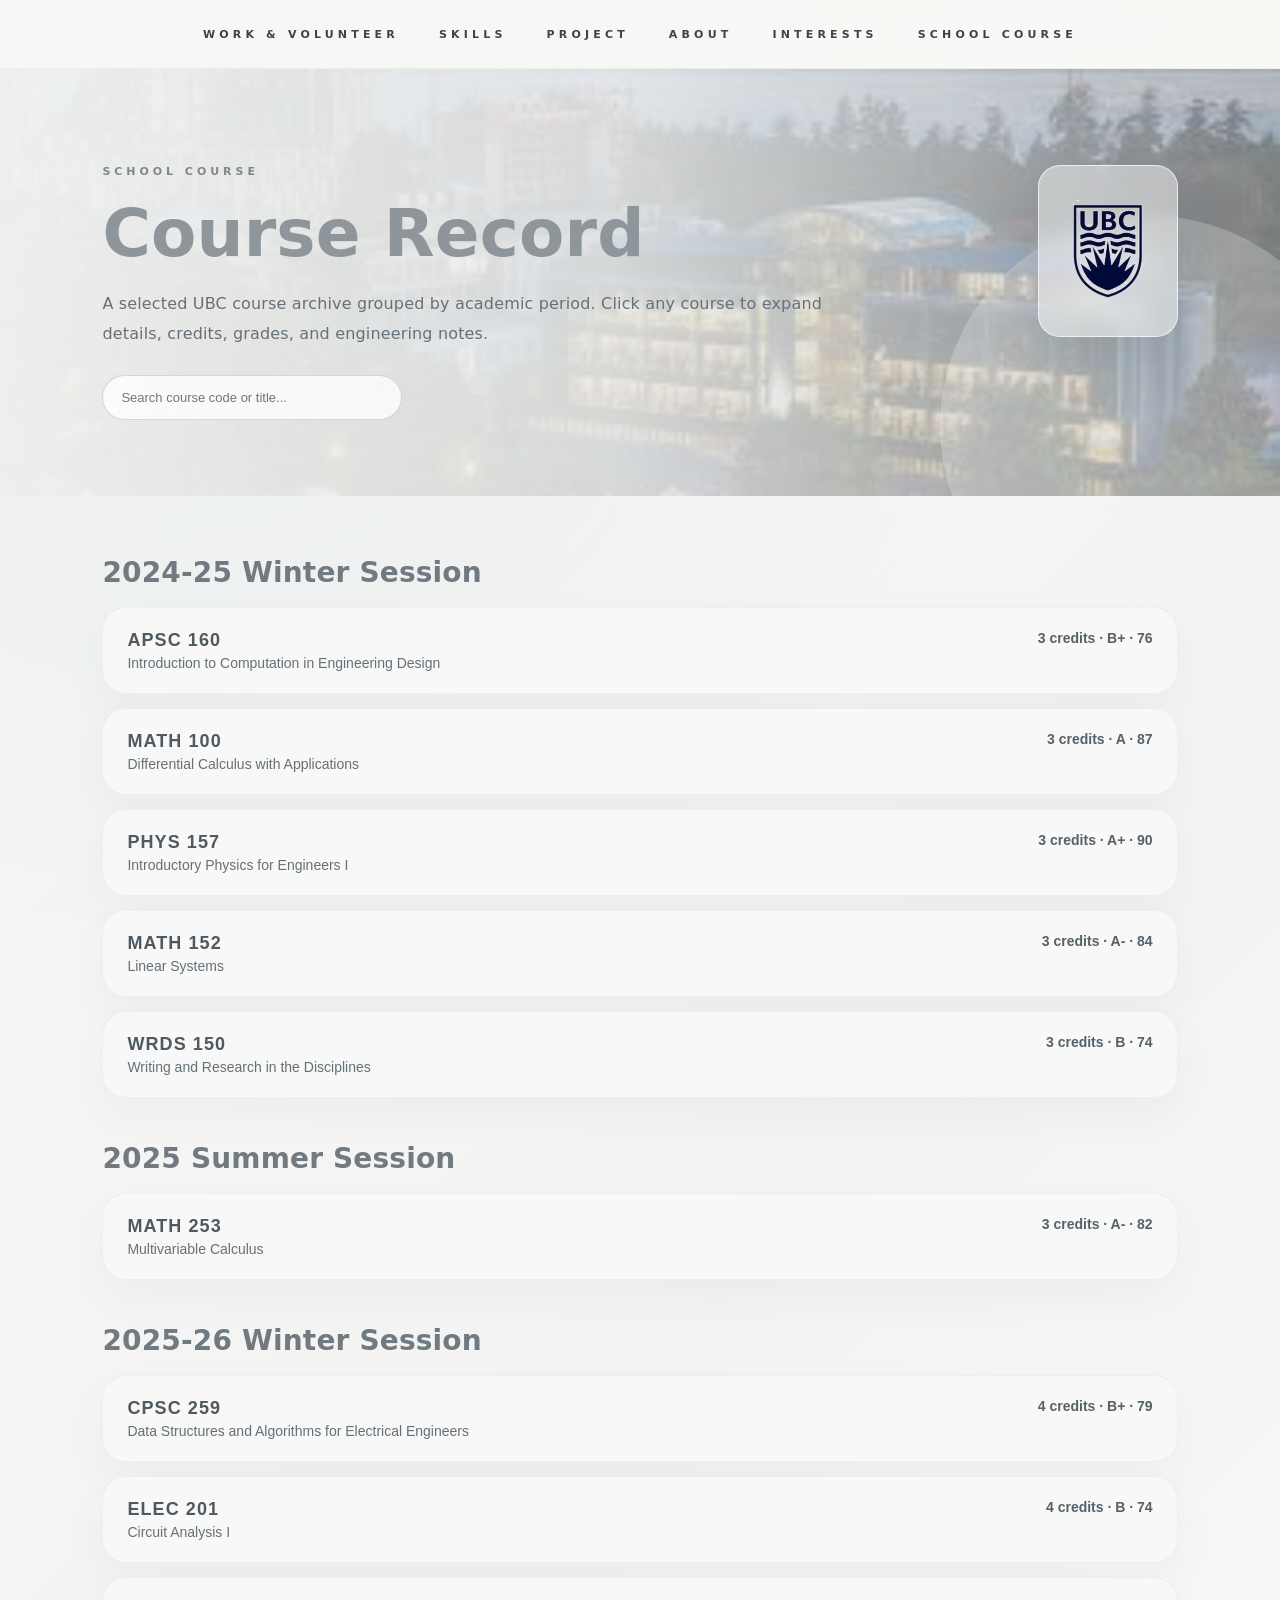
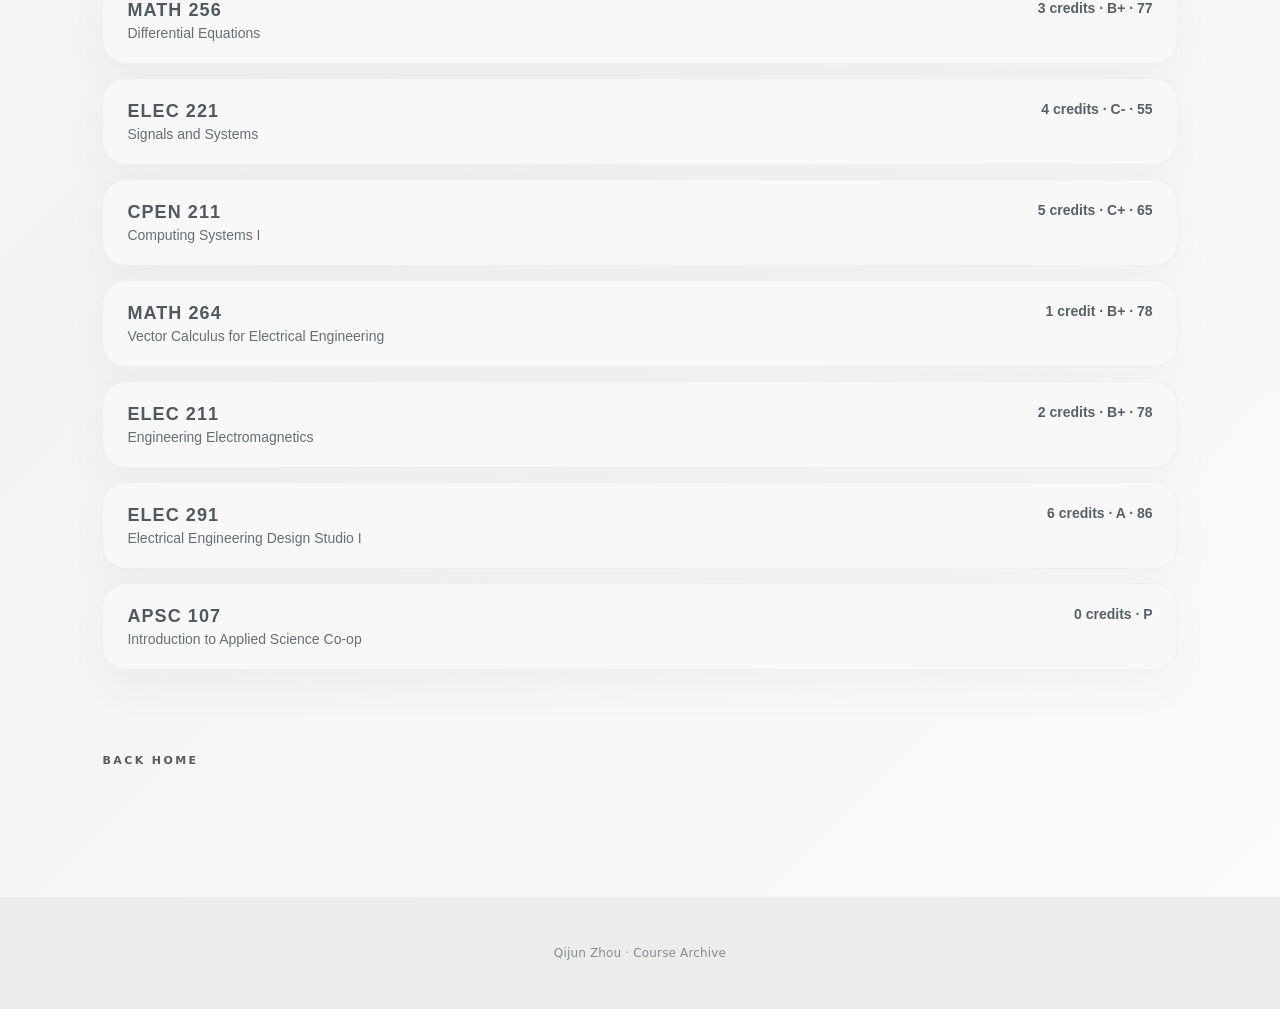
==== commit ca7e2016: "Add portfolio media and music samples" ====
--- a/courses.html
+++ b/courses.html
@@ -17,7 +17,7 @@
           <p class="lead">A selected UBC course archive grouped by academic period. Click any course to expand details, credits, grades, and engineering notes.</p>
           <div class="course-tools"><input id="courseSearch" class="course-filter" type="search" placeholder="Search course code or title..." /></div>
         </div>
-        <div class="ubc-mark" aria-hidden="true"><img src="https://wiki.ubc.ca/images/2/25/UBC_Logo_small.png" alt="" /></div>
+        <div class="ubc-mark" aria-hidden="true"><img src="assets/images/ubc-sign-transparent.png" alt="" /></div>
       </div>
     </header>
 
--- a/style.css
+++ b/style.css
@@ -36,10 +36,12 @@
     linear-gradient(145deg,rgba(255,255,255,.1),rgba(255,255,255,.55)),
     linear-gradient(160deg,#e2e8eb 0%,#f3f4f2 48%,#e7ebe8 100%);
   display:flex;
-  align-items:flex-end;
+  align-items:center;
   justify-content:center;
   padding:28px;
-}
+  overflow:hidden;
+}
+.hero-photo{width:100%;height:100%;min-height:374px;object-fit:cover;object-position:center top;display:block;box-shadow:0 24px 60px rgba(87,94,101,.12)}
 .hero-visual-card{
   width:100%;
   min-height:150px;
@@ -78,7 +80,11 @@
 .skill-card:nth-child(6){background:#f8f8f7}
 .skill-card h3{margin:0 0 16px;color:#667078;font-size:25px}
 .skill-card p{margin:0;color:#687075;font-size:14px;line-height:1.85}
-.skill-match{margin-top:22px;color:#50575c;font-size:11px;letter-spacing:.18em;text-transform:uppercase;font-weight:850}
+.skill-list{margin:0;padding-left:18px;color:#687075;font-size:14px;line-height:1.75}
+.skill-list li{padding-left:2px;margin:6px 0}
+.skill-match{margin-top:22px;color:#50575c;font-size:11px;letter-spacing:.1em;line-height:1.55;text-transform:uppercase;font-weight:850}
+.skill-match a{color:#50575c;text-decoration:underline;text-decoration-thickness:1px;text-underline-offset:3px;text-decoration-color:rgba(80,87,92,.34)}
+.skill-match a:hover{color:#1f2528;text-decoration-color:#1f2528}
 .projects{display:grid;gap:86px}
 .project-card{display:grid;grid-template-columns:1.15fr .95fr;gap:50px;align-items:center}
 .project-card:nth-child(even){grid-template-columns:.95fr 1.15fr}
@@ -86,14 +92,16 @@
 .project-card:nth-child(even) .project-info{text-align:right}
 .project-card:nth-child(even) .project-links,.project-card:nth-child(even) .project-skill-tags{justify-content:flex-end}
 .project-media{display:block;min-height:300px;border-radius:30px;overflow:hidden;text-decoration:none;background:#ddd;box-shadow:0 24px 60px rgba(80,86,90,.1)}
+.project-image{width:100%;height:100%;min-height:300px;display:block;object-fit:contain;background:#eef1f2;padding:20px}
+.project-photo{object-fit:cover;padding:0}
 .art{height:100%;min-height:300px;display:flex;align-items:center;justify-content:center;position:relative}
 .art svg{width:78%;height:auto;opacity:.95}
 .art-blue{background:linear-gradient(135deg,#dde6ee,#f1f4f5)}
 .art-pink{background:linear-gradient(135deg,#e8e3e2,#f5f5f3)}
 .art-lilac{background:linear-gradient(135deg,#e5e3ea,#f2f2ef)}
 .art-gold{background:linear-gradient(135deg,#e4e3dc,#edf0ec)}
-.project-title{font-size:40px;line-height:1.35;margin:0 0 20px}
-.project-title a{text-decoration:none;color:#7f888e}
+.project-title{font-size:clamp(30px,3vw,40px);line-height:1.2;margin:0 0 20px}
+.project-title a{text-decoration:none;color:#7f888e;white-space:nowrap}
 .project-title a:hover{color:#5f656a}
 .project-desc{font-size:13px;line-height:1.9;color:#656d72;margin:0 0 18px}
 .project-links{display:flex;gap:12px;flex-wrap:wrap;margin-top:18px}
@@ -125,7 +133,7 @@
   padding:96px 0 76px;
   background:
     linear-gradient(90deg,rgba(246,247,246,.96),rgba(246,247,246,.86) 48%,rgba(246,247,246,.46)),
-    url("https://upload.wikimedia.org/wikipedia/commons/7/77/UBC_aerial_view.jpg") center 46%/cover;
+    url("assets/images/ubc-campus.jpeg") center/cover;
 }
 .course-hero::after{
   content:"";
@@ -137,7 +145,7 @@
   background:rgba(255,255,255,.22);
 }
 .course-hero-inner{position:relative;z-index:1;display:grid;grid-template-columns:1fr 170px;gap:40px;align-items:start}
-.ubc-mark{justify-self:end;width:140px;height:172px;border:1px solid rgba(255,255,255,.7);background:rgba(0,33,69,.84);border-radius:22px;padding:20px;display:flex;align-items:center;justify-content:center;box-shadow:0 22px 60px rgba(0,33,69,.16)}
+.ubc-mark{justify-self:end;width:140px;height:172px;border:1px solid rgba(255,255,255,.7);background:rgba(255,255,255,.44);backdrop-filter:blur(10px);border-radius:22px;padding:18px;display:flex;align-items:center;justify-content:center;box-shadow:0 22px 60px rgba(0,33,69,.12)}
 .ubc-mark img{max-width:100%;max-height:100%;display:block;filter:grayscale(.08)}
 .course-content{padding:60px 0 90px}
 .course-tools{display:flex;gap:14px;flex-wrap:wrap;margin:26px 0 0}
@@ -164,8 +172,15 @@
 .music-upload-zone h3{margin:0 0 10px;color:#858b8f;font-size:22px}
 .music-upload-zone code{background:#e9e9e6;padding:2px 6px;border-radius:6px}
 .audio-list{display:grid;gap:18px;margin-top:22px}
-.audio-item{display:grid;grid-template-columns:220px 1fr;gap:18px;align-items:center;color:#687075;font-size:13px}
+.audio-item{display:grid;grid-template-columns:minmax(220px,300px) 1fr;gap:18px;align-items:center;color:#687075;font-size:13px}
+.audio-item strong{display:block;color:#596167;font-size:15px;margin-bottom:6px}
+.audio-item span{display:block;line-height:1.65}
 .audio-item audio{width:100%}
+.feature-audio{display:grid;grid-template-columns:minmax(220px,1fr) 1.2fr;gap:18px;align-items:center;margin:24px 0 6px;padding:20px;border-radius:20px;background:#f4f6f6;border:1px solid rgba(119,130,137,.08)}
+.feature-audio strong{display:block;color:#596167;font-size:15px;margin-bottom:6px}
+.feature-audio span{display:block;color:#687075;font-size:13px;line-height:1.65}
+.feature-audio audio{width:100%}
+.interest-image{width:100%;display:block;margin-top:28px;border-radius:22px;box-shadow:0 18px 42px rgba(80,86,90,.08)}
 .placeholder-strip{margin-top:28px;min-height:180px;display:flex;align-items:center;justify-content:center;background:#eef1f1;border-radius:22px;color:#7f888e;letter-spacing:.12em;text-transform:uppercase;font-size:12px;text-align:center;padding:20px}
 @media(max-width:980px){
   .nav-inner{gap:22px;overflow-x:auto;justify-content:flex-start;padding:0 18px}
@@ -178,7 +193,8 @@
   .project-card:nth-child(even) .project-media{order:0}
   .project-card:nth-child(even) .project-info{text-align:left}
   .project-card:nth-child(even) .project-links,.project-card:nth-child(even) .project-skill-tags{justify-content:flex-start}
+  .project-title a{white-space:normal}
   .course-grade{white-space:normal;text-align:right}
   .ubc-mark{justify-self:start}
-  .audio-item{grid-template-columns:1fr}
-}
+  .audio-item,.feature-audio{grid-template-columns:1fr}
+}
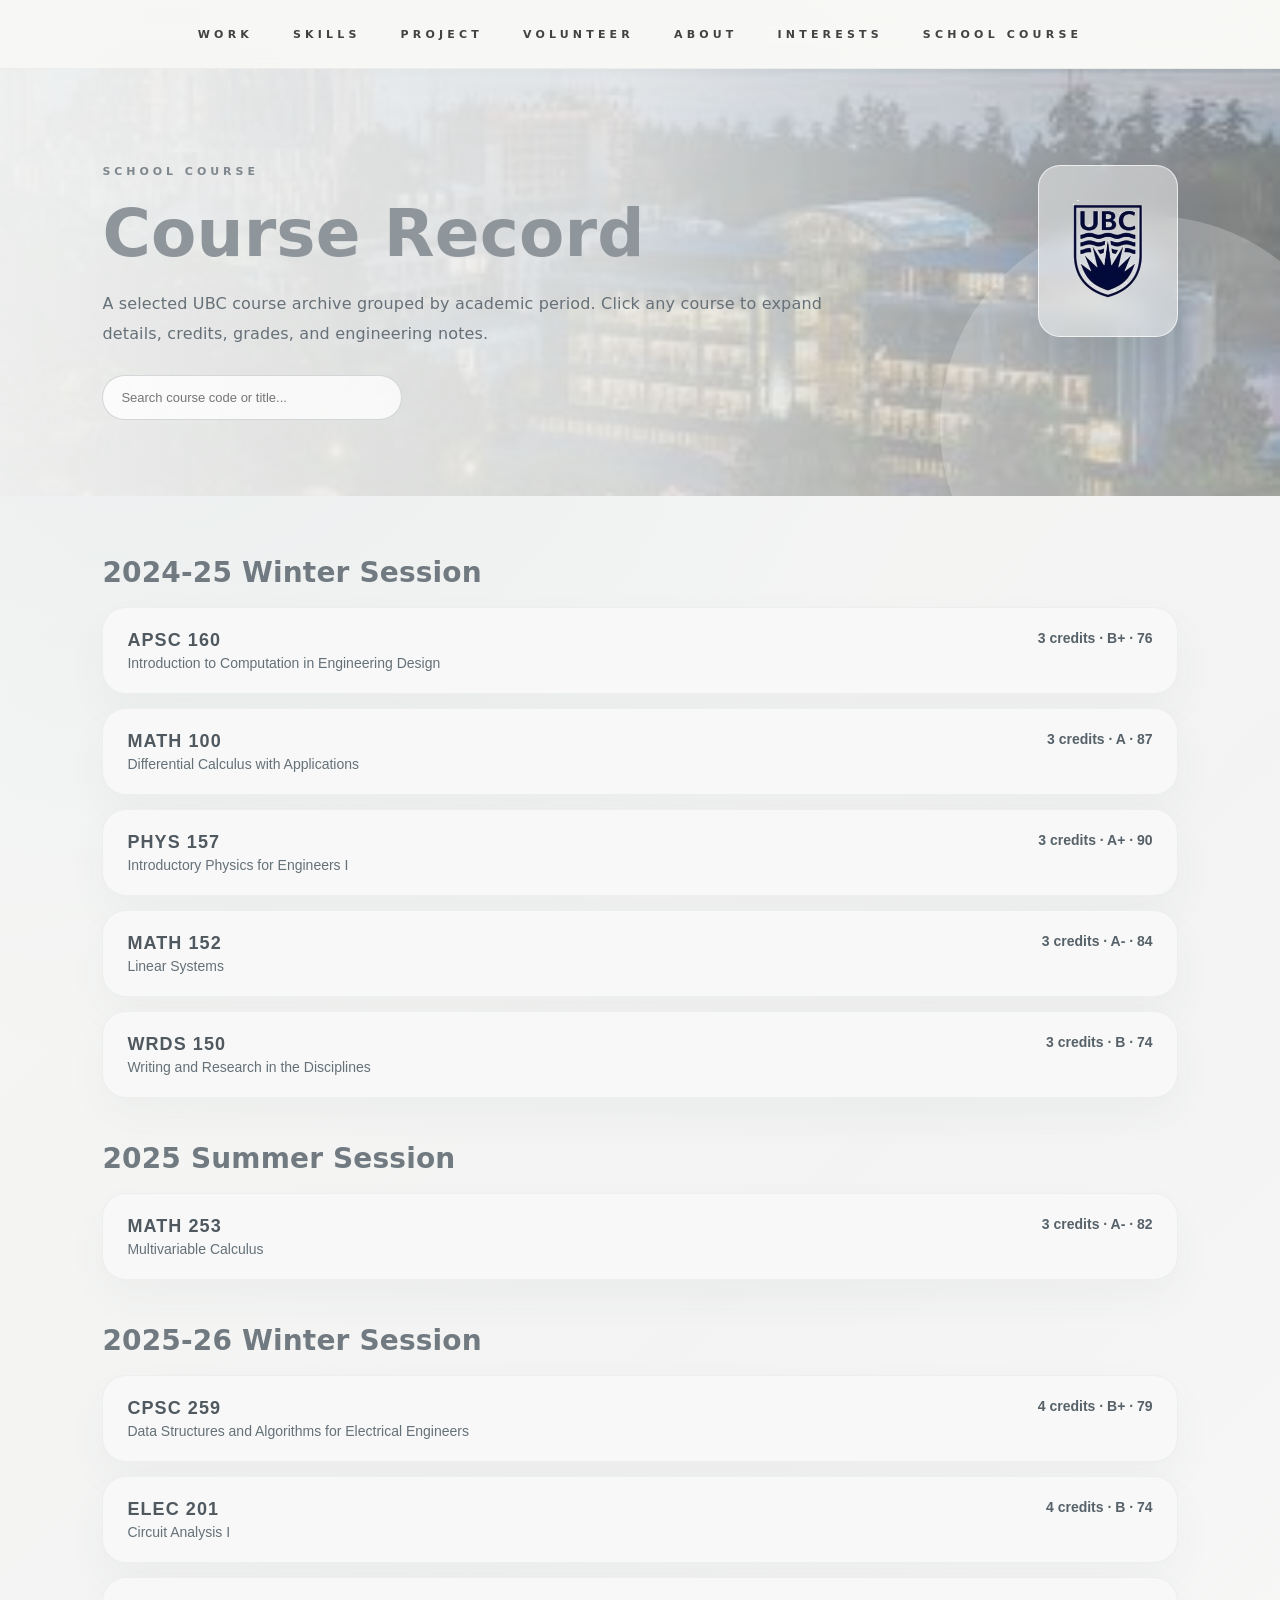
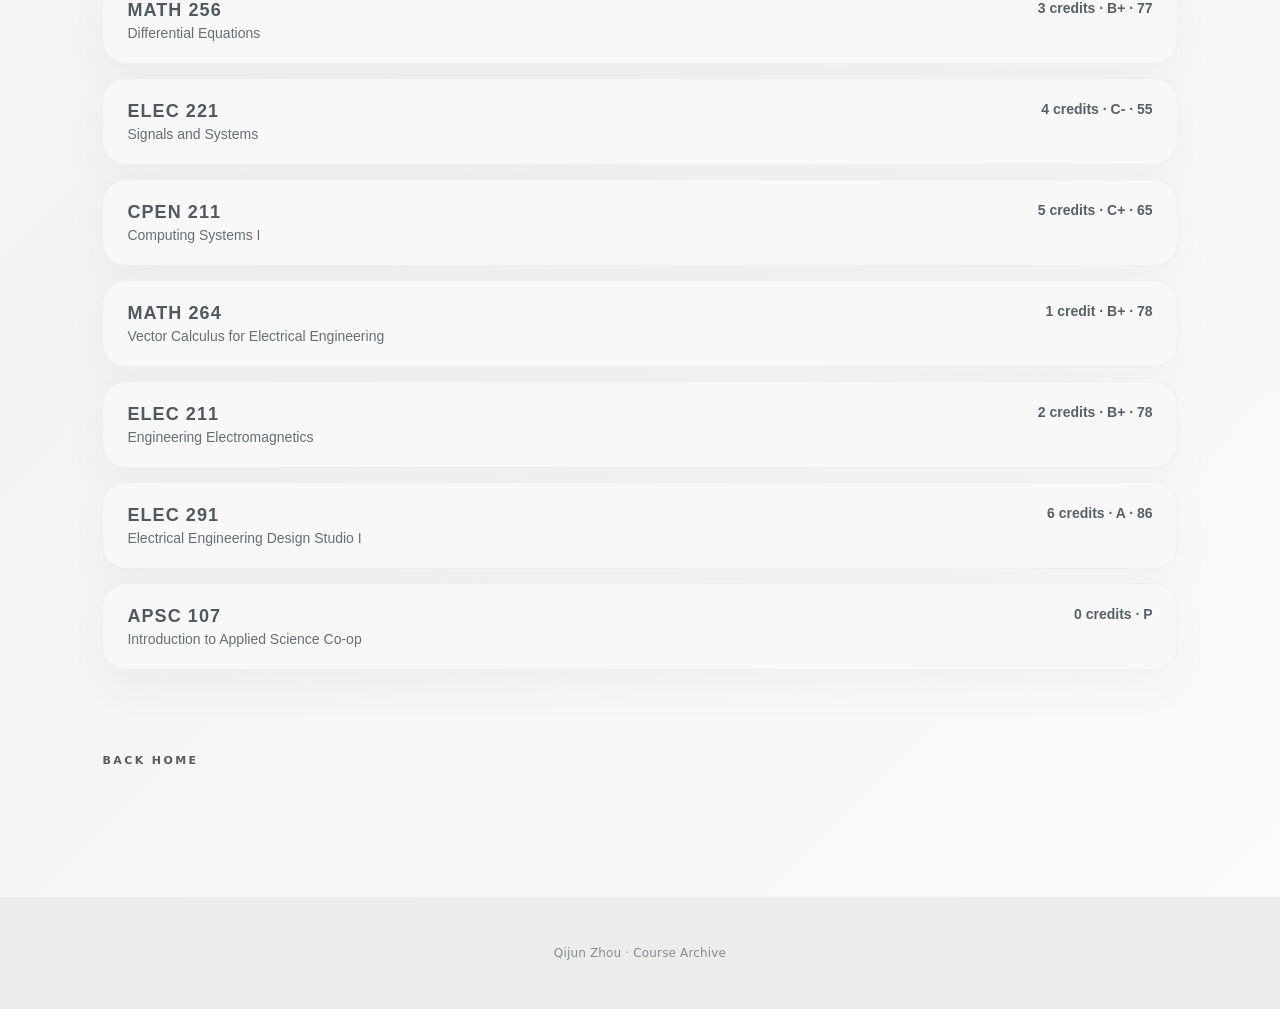
==== commit 1aa59fa9: "Refine project copy and section layout" ====
--- a/courses.html
+++ b/courses.html
@@ -7,7 +7,7 @@
   <link rel="stylesheet" href="style.css" />
 </head>
 <body>
-  <nav class="nav"><div class="nav-inner wrap"><a href="index.html#work">Work & Volunteer</a><a href="index.html#skills">Skills</a><a href="index.html#projects">Project</a><a href="index.html#about">About</a><a href="interests.html">Interests</a><a href="courses.html">School Course</a></div></nav>
+  <nav class="nav"><div class="nav-inner wrap"><a href="index.html#work">Work</a><a href="index.html#skills">Skills</a><a href="index.html#projects">Project</a><a href="index.html#volunteer">Volunteer</a><a href="index.html#about">About</a><a href="interests.html">Interests</a><a href="courses.html">School Course</a></div></nav>
   <main>
     <header class="course-hero">
       <div class="wrap course-hero-inner">
--- a/style.css
+++ b/style.css
@@ -100,6 +100,9 @@
 .art-pink{background:linear-gradient(135deg,#e8e3e2,#f5f5f3)}
 .art-lilac{background:linear-gradient(135deg,#e5e3ea,#f2f2ef)}
 .art-gold{background:linear-gradient(135deg,#e4e3dc,#edf0ec)}
+.coming-soon{flex-direction:column;text-align:center;color:#737b82;gap:12px}
+.coming-soon span{font-size:11px;letter-spacing:.34em;text-transform:uppercase;font-weight:900;color:#9aa1a7}
+.coming-soon strong{font-size:42px;line-height:1.1;letter-spacing:.08em;text-transform:uppercase;color:#7d858b}
 .project-title{font-size:clamp(30px,3vw,40px);line-height:1.2;margin:0 0 20px}
 .project-title a{text-decoration:none;color:#7f888e;white-space:nowrap}
 .project-title a:hover{color:#5f656a}
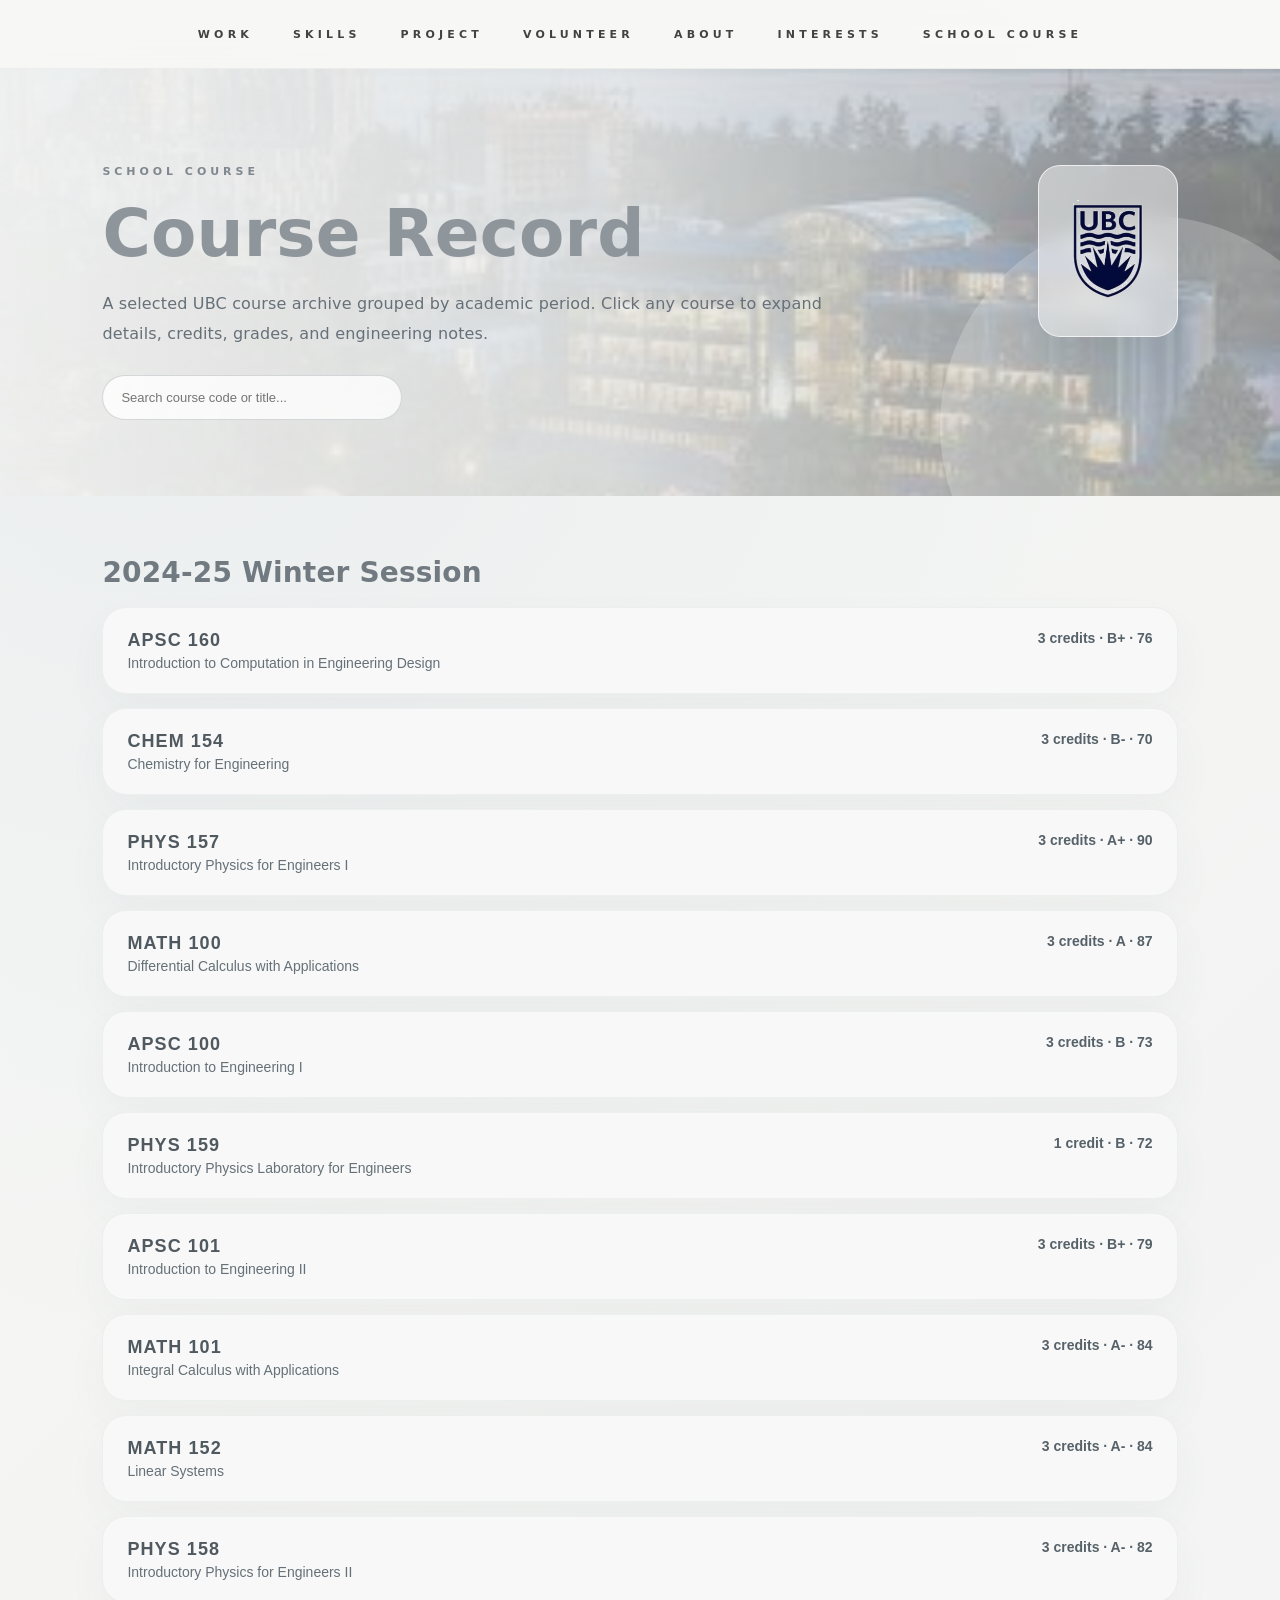
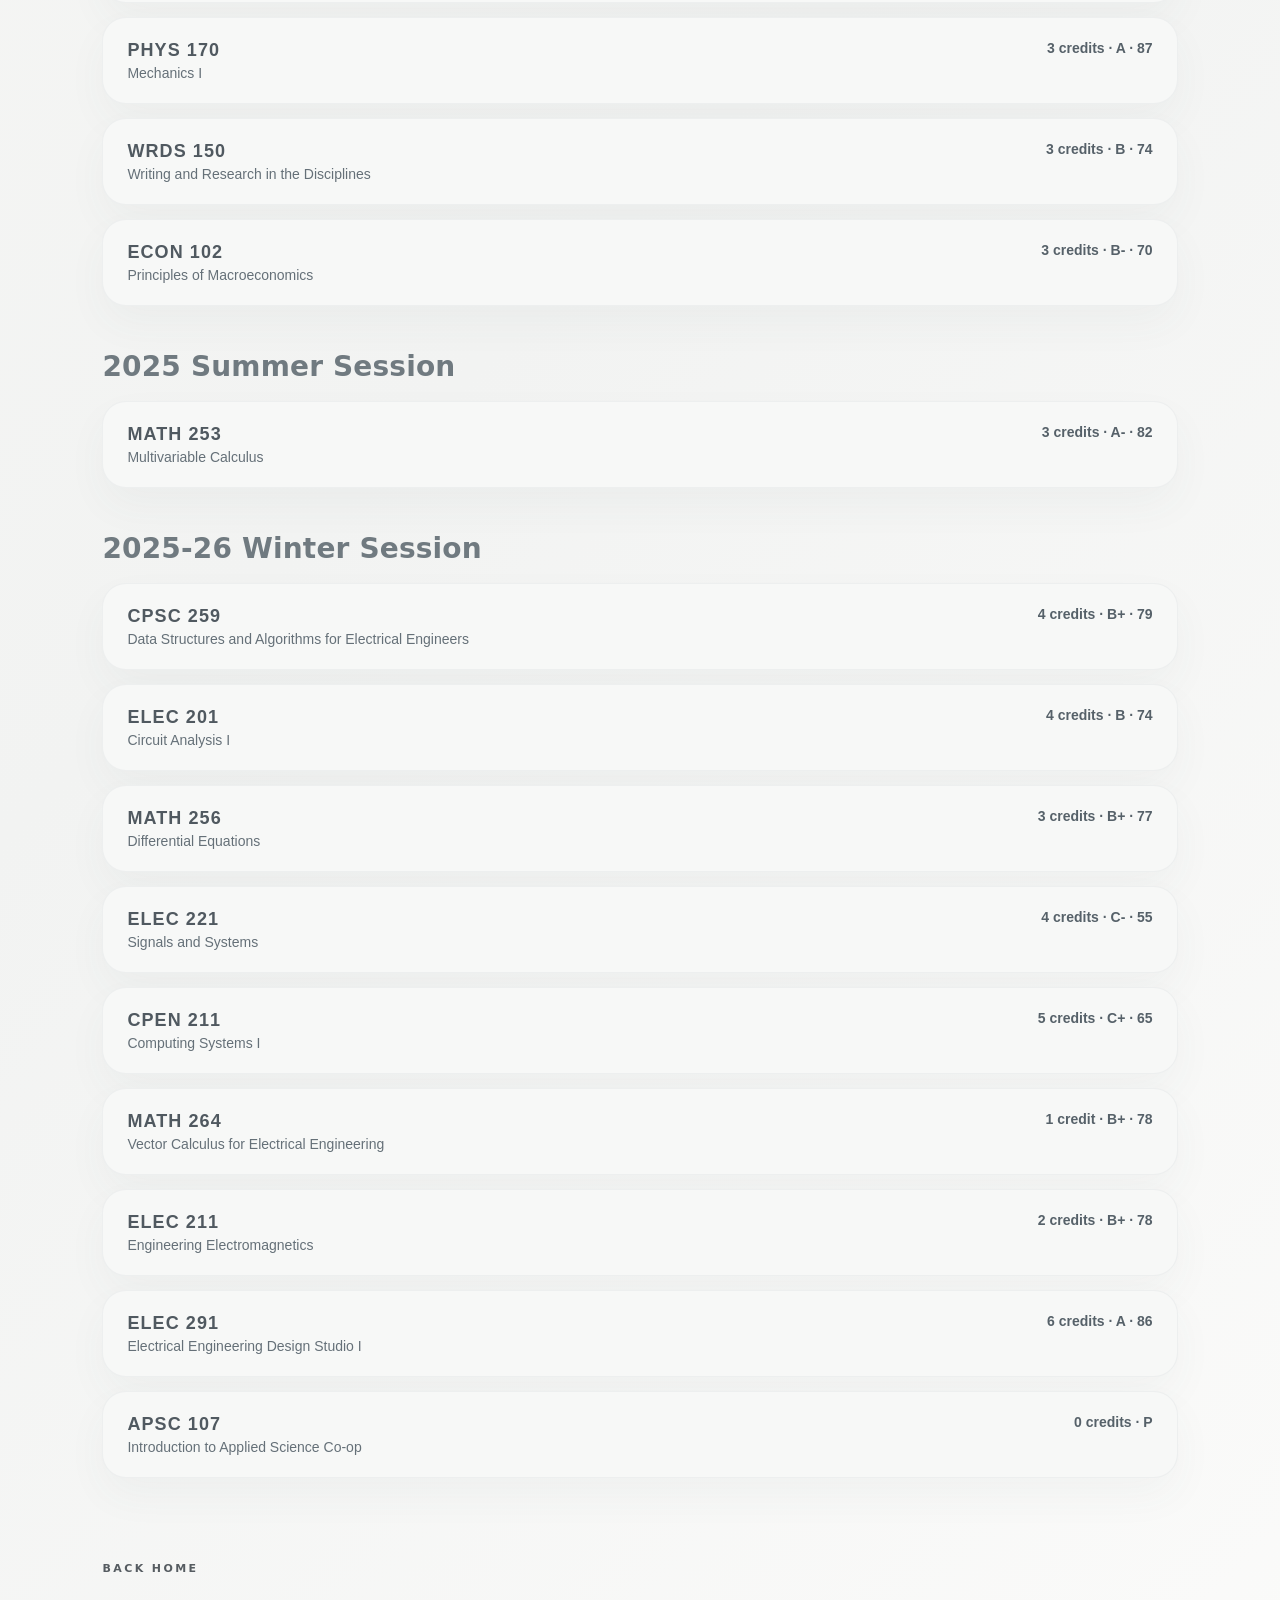
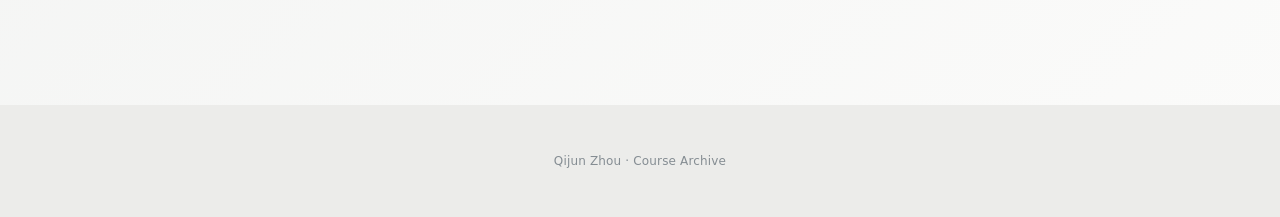
==== commit 804dd17e: "Update course record from transcript" ====
--- a/courses.html
+++ b/courses.html
@@ -25,10 +25,18 @@
       <section class="year-block">
         <h2 class="year-title">2024-25 Winter Session</h2>
         <div class="course-item"><button class="course-toggle"><span><span class="course-code">APSC 160</span><div class="course-name">Introduction to Computation in Engineering Design</div></span><span class="course-grade">3 credits · B+ · 76</span></button><div class="course-body">Programming fundamentals and engineering design computation, building a foundation for structured problem solving.</div></div>
+        <div class="course-item"><button class="course-toggle"><span><span class="course-code">CHEM 154</span><div class="course-name">Chemistry for Engineering</div></span><span class="course-grade">3 credits · B- · 70</span></button><div class="course-body">Engineering chemistry foundations, including chemical principles relevant to materials, reactions, and applied systems.</div></div>
+        <div class="course-item"><button class="course-toggle"><span><span class="course-code">PHYS 157</span><div class="course-name">Introductory Physics for Engineers I</div></span><span class="course-grade">3 credits · A+ · 90</span></button><div class="course-body">Mechanics, waves, and introductory engineering physics topics.</div></div>
         <div class="course-item"><button class="course-toggle"><span><span class="course-code">MATH 100</span><div class="course-name">Differential Calculus with Applications</div></span><span class="course-grade">3 credits · A · 87</span></button><div class="course-body">Limits, derivatives, optimization, and engineering applications.</div></div>
-        <div class="course-item"><button class="course-toggle"><span><span class="course-code">PHYS 157</span><div class="course-name">Introductory Physics for Engineers I</div></span><span class="course-grade">3 credits · A+ · 90</span></button><div class="course-body">Mechanics, waves, and introductory engineering physics topics.</div></div>
+        <div class="course-item"><button class="course-toggle"><span><span class="course-code">APSC 100</span><div class="course-name">Introduction to Engineering I</div></span><span class="course-grade">3 credits · B · 73</span></button><div class="course-body">Engineering design, professional practice, teamwork, and first-year project work.</div></div>
+        <div class="course-item"><button class="course-toggle"><span><span class="course-code">PHYS 159</span><div class="course-name">Introductory Physics Laboratory for Engineers</div></span><span class="course-grade">1 credit · B · 72</span></button><div class="course-body">Physics laboratory methods, measurement, uncertainty, and experimental reporting for engineers.</div></div>
+        <div class="course-item"><button class="course-toggle"><span><span class="course-code">APSC 101</span><div class="course-name">Introduction to Engineering II</div></span><span class="course-grade">3 credits · B+ · 79</span></button><div class="course-body">Continuation of first-year engineering design, communication, teamwork, and applied problem solving.</div></div>
+        <div class="course-item"><button class="course-toggle"><span><span class="course-code">MATH 101</span><div class="course-name">Integral Calculus with Applications</div></span><span class="course-grade">3 credits · A- · 84</span></button><div class="course-body">Integration techniques, applications of integrals, series, and engineering problem solving.</div></div>
         <div class="course-item"><button class="course-toggle"><span><span class="course-code">MATH 152</span><div class="course-name">Linear Systems</div></span><span class="course-grade">3 credits · A- · 84</span></button><div class="course-body">Linear algebra, matrix systems, eigenvalues, and engineering applications.</div></div>
+        <div class="course-item"><button class="course-toggle"><span><span class="course-code">PHYS 158</span><div class="course-name">Introductory Physics for Engineers II</div></span><span class="course-grade">3 credits · A- · 82</span></button><div class="course-body">Electricity, magnetism, circuits, and physics concepts used in engineering systems.</div></div>
+        <div class="course-item"><button class="course-toggle"><span><span class="course-code">PHYS 170</span><div class="course-name">Mechanics I</div></span><span class="course-grade">3 credits · A · 87</span></button><div class="course-body">Statics and mechanics foundations for engineering analysis.</div></div>
         <div class="course-item"><button class="course-toggle"><span><span class="course-code">WRDS 150</span><div class="course-name">Writing and Research in the Disciplines</div></span><span class="course-grade">3 credits · B · 74</span></button><div class="course-body">Academic writing, source evaluation, and research communication.</div></div>
+        <div class="course-item"><button class="course-toggle"><span><span class="course-code">ECON 102</span><div class="course-name">Principles of Macroeconomics</div></span><span class="course-grade">3 credits · B- · 70</span></button><div class="course-body">Macroeconomic principles, national income, inflation, unemployment, monetary policy, and fiscal policy.</div></div>
       </section>
 
       <section class="year-block">
